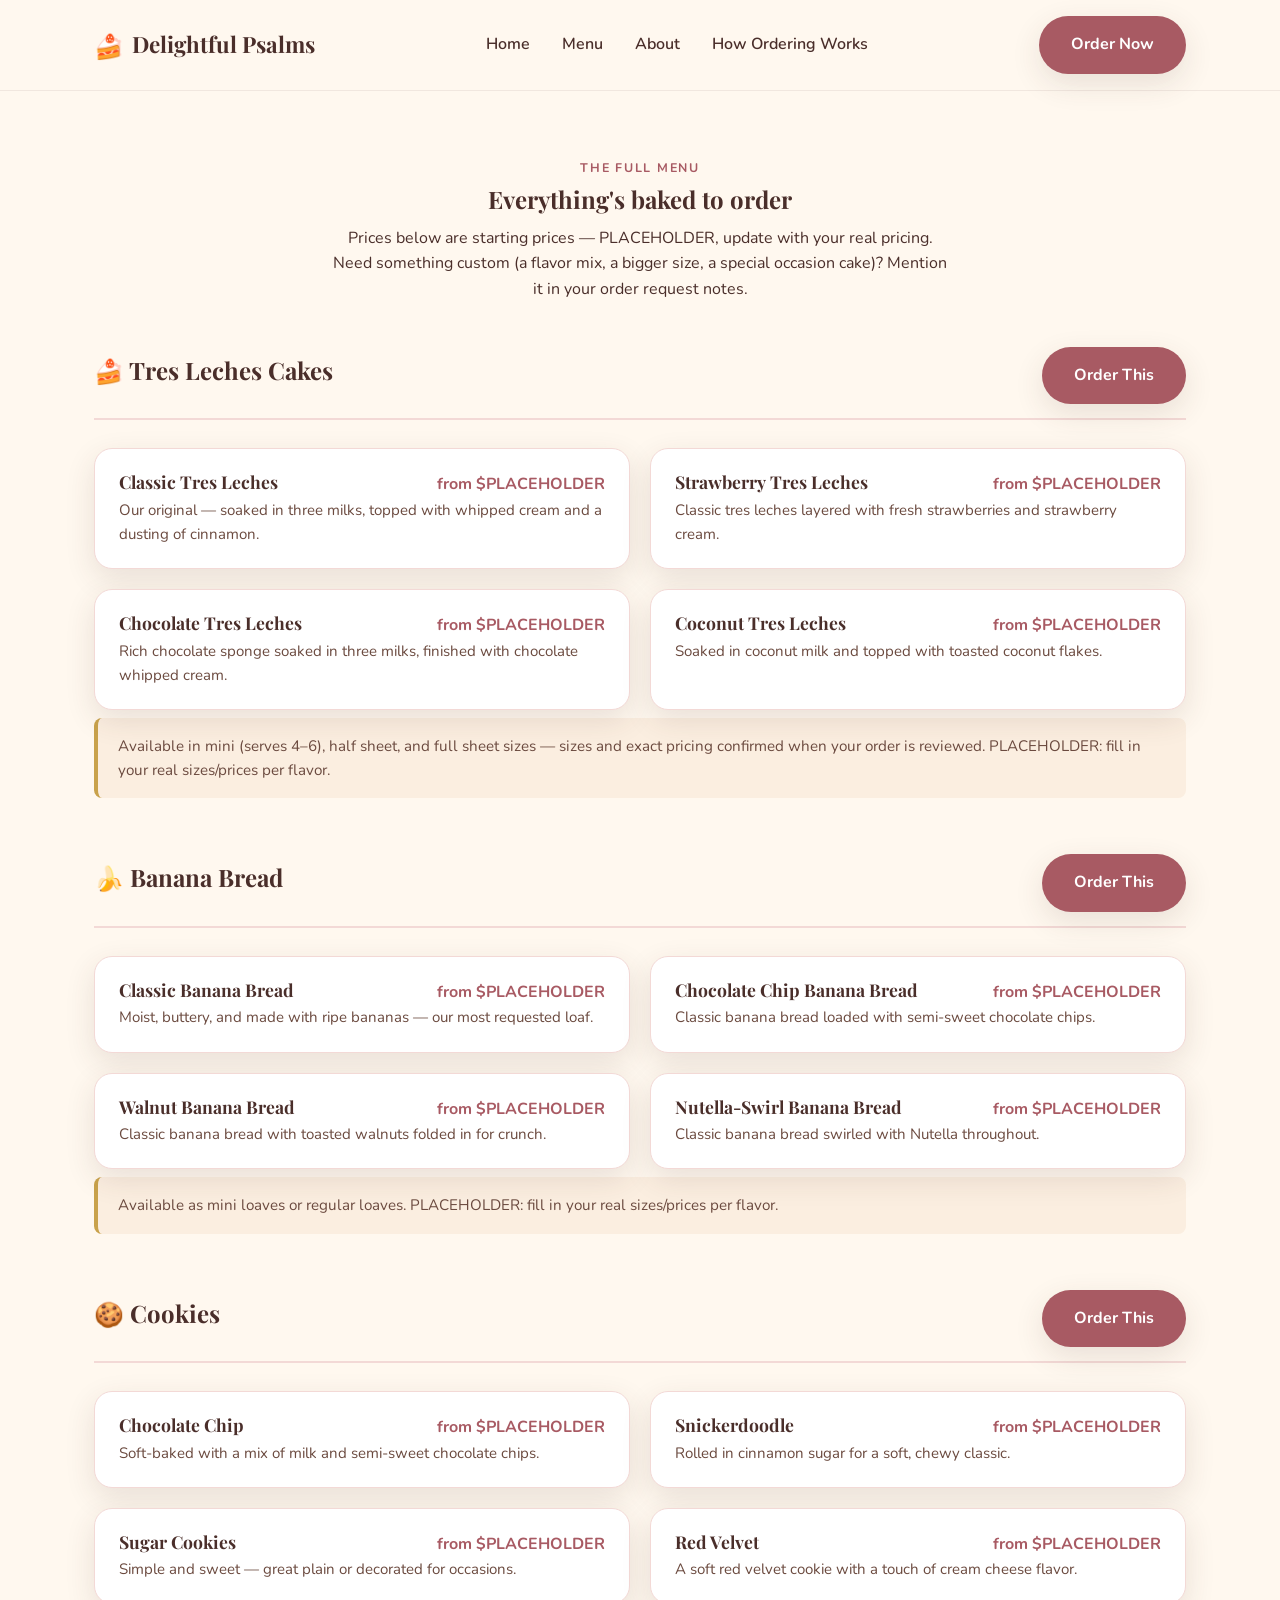
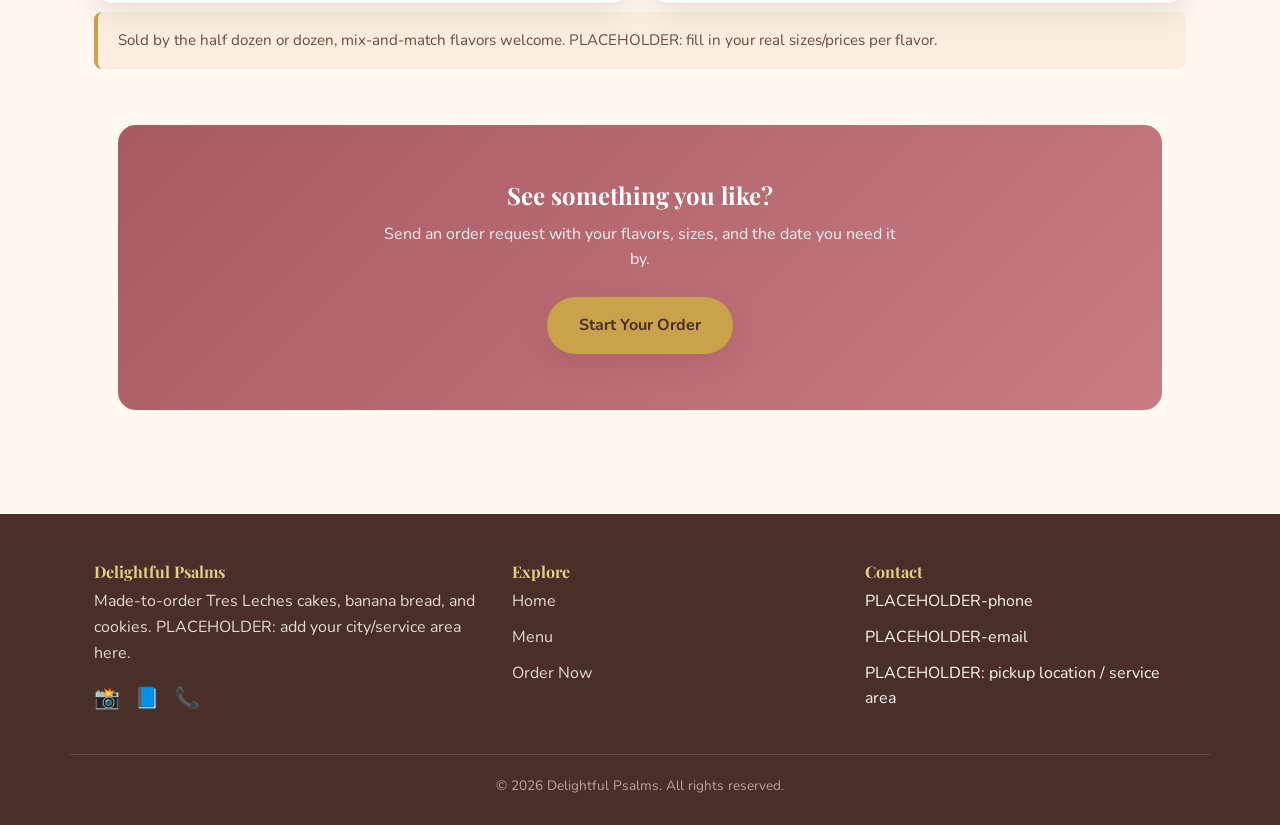
==== menu.html @ e7d503ff "Add Delightful Psalms bakery site with online order request form Homepage, full menu (Tres Leches ca" ====
<!DOCTYPE html>
<html lang="en">
<head>
<meta charset="UTF-8">
<meta name="viewport" content="width=device-width, initial-scale=1.0">
<title>Menu — Delightful Psalms</title>
<meta name="description" content="Browse Tres Leches cake flavors and sizes, banana bread loaves, and cookie dozens from Delightful Psalms — then send an order request.">
<link rel="canonical" href="https://PLACEHOLDER-your-domain.com/menu.html">
<link rel="preconnect" href="https://fonts.googleapis.com">
<link rel="preconnect" href="https://fonts.gstatic.com" crossorigin>
<link href="https://fonts.googleapis.com/css2?family=Playfair+Display:ital,wght@0,600;0,700;1,600&family=Nunito:wght@400;600;700;800&display=swap" rel="stylesheet">
<link rel="stylesheet" href="styles.css">
</head>
<body>

<header class="site-header">
  <nav class="nav container">
    <a href="index.html" class="logo"><span class="logo-mark">🍰</span> Delightful Psalms</a>
    <ul class="nav-links">
      <li><a href="index.html">Home</a></li>
      <li><a href="menu.html">Menu</a></li>
      <li><a href="index.html#about">About</a></li>
      <li><a href="index.html#how-it-works">How Ordering Works</a></li>
    </ul>
    <div class="nav-cta">
      <a href="order.html" class="btn btn-primary">Order Now</a>
      <button class="menu-toggle" aria-label="Toggle menu" aria-expanded="false">☰</button>
    </div>
  </nav>
</header>

<main>
  <section>
    <div class="container">
      <div class="section-heading">
        <span class="eyebrow">The Full Menu</span>
        <h1>Everything's baked to order</h1>
        <p>Prices below are starting prices — PLACEHOLDER, update with your real pricing. Need something custom (a flavor mix, a bigger size, a special occasion cake)? Mention it in your order request notes.</p>
      </div>

      <!-- Tres Leches Cakes -->
      <div id="tres-leches" class="menu-section">
        <div class="menu-section-head">
          <h2>🍰 Tres Leches Cakes</h2>
          <a href="order.html?item=Tres%20Leches%20Cakes" class="btn btn-primary">Order This</a>
        </div>
        <div class="menu-items">
          <div class="menu-item">
            <div class="menu-item-top">
              <h4>Classic Tres Leches</h4>
              <span class="price">from $PLACEHOLDER</span>
            </div>
            <p>Our original — soaked in three milks, topped with whipped cream and a dusting of cinnamon.</p>
          </div>
          <div class="menu-item">
            <div class="menu-item-top">
              <h4>Strawberry Tres Leches</h4>
              <span class="price">from $PLACEHOLDER</span>
            </div>
            <p>Classic tres leches layered with fresh strawberries and strawberry cream.</p>
          </div>
          <div class="menu-item">
            <div class="menu-item-top">
              <h4>Chocolate Tres Leches</h4>
              <span class="price">from $PLACEHOLDER</span>
            </div>
            <p>Rich chocolate sponge soaked in three milks, finished with chocolate whipped cream.</p>
          </div>
          <div class="menu-item">
            <div class="menu-item-top">
              <h4>Coconut Tres Leches</h4>
              <span class="price">from $PLACEHOLDER</span>
            </div>
            <p>Soaked in coconut milk and topped with toasted coconut flakes.</p>
          </div>
        </div>
        <p class="menu-note">Available in mini (serves 4–6), half sheet, and full sheet sizes — sizes and exact pricing confirmed when your order is reviewed. PLACEHOLDER: fill in your real sizes/prices per flavor.</p>
      </div>

      <!-- Banana Bread -->
      <div id="banana-bread" class="menu-section">
        <div class="menu-section-head">
          <h2>🍌 Banana Bread</h2>
          <a href="order.html?item=Banana%20Bread" class="btn btn-primary">Order This</a>
        </div>
        <div class="menu-items">
          <div class="menu-item">
            <div class="menu-item-top">
              <h4>Classic Banana Bread</h4>
              <span class="price">from $PLACEHOLDER</span>
            </div>
            <p>Moist, buttery, and made with ripe bananas — our most requested loaf.</p>
          </div>
          <div class="menu-item">
            <div class="menu-item-top">
              <h4>Chocolate Chip Banana Bread</h4>
              <span class="price">from $PLACEHOLDER</span>
            </div>
            <p>Classic banana bread loaded with semi-sweet chocolate chips.</p>
          </div>
          <div class="menu-item">
            <div class="menu-item-top">
              <h4>Walnut Banana Bread</h4>
              <span class="price">from $PLACEHOLDER</span>
            </div>
            <p>Classic banana bread with toasted walnuts folded in for crunch.</p>
          </div>
          <div class="menu-item">
            <div class="menu-item-top">
              <h4>Nutella-Swirl Banana Bread</h4>
              <span class="price">from $PLACEHOLDER</span>
            </div>
            <p>Classic banana bread swirled with Nutella throughout.</p>
          </div>
        </div>
        <p class="menu-note">Available as mini loaves or regular loaves. PLACEHOLDER: fill in your real sizes/prices per flavor.</p>
      </div>

      <!-- Cookies -->
      <div id="cookies" class="menu-section">
        <div class="menu-section-head">
          <h2>🍪 Cookies</h2>
          <a href="order.html?item=Cookies" class="btn btn-primary">Order This</a>
        </div>
        <div class="menu-items">
          <div class="menu-item">
            <div class="menu-item-top">
              <h4>Chocolate Chip</h4>
              <span class="price">from $PLACEHOLDER</span>
            </div>
            <p>Soft-baked with a mix of milk and semi-sweet chocolate chips.</p>
          </div>
          <div class="menu-item">
            <div class="menu-item-top">
              <h4>Snickerdoodle</h4>
              <span class="price">from $PLACEHOLDER</span>
            </div>
            <p>Rolled in cinnamon sugar for a soft, chewy classic.</p>
          </div>
          <div class="menu-item">
            <div class="menu-item-top">
              <h4>Sugar Cookies</h4>
              <span class="price">from $PLACEHOLDER</span>
            </div>
            <p>Simple and sweet — great plain or decorated for occasions.</p>
          </div>
          <div class="menu-item">
            <div class="menu-item-top">
              <h4>Red Velvet</h4>
              <span class="price">from $PLACEHOLDER</span>
            </div>
            <p>A soft red velvet cookie with a touch of cream cheese flavor.</p>
          </div>
        </div>
        <p class="menu-note">Sold by the half dozen or dozen, mix-and-match flavors welcome. PLACEHOLDER: fill in your real sizes/prices per flavor.</p>
      </div>

      <div class="cta-banner">
        <h2>See something you like?</h2>
        <p>Send an order request with your flavors, sizes, and the date you need it by.</p>
        <a href="order.html" class="btn btn-gold">Start Your Order</a>
      </div>
    </div>
  </section>
</main>

<footer class="site-footer">
  <div class="container footer-grid">
    <div>
      <h4>Delightful Psalms</h4>
      <p>Made-to-order Tres Leches cakes, banana bread, and cookies. PLACEHOLDER: add your city/service area here.</p>
      <div class="social-row">
        <a href="https://instagram.com/PLACEHOLDER" aria-label="Instagram">📸</a>
        <a href="https://facebook.com/PLACEHOLDER" aria-label="Facebook">📘</a>
        <a href="tel:PLACEHOLDER-phone" aria-label="Call us">📞</a>
      </div>
    </div>
    <div>
      <h4>Explore</h4>
      <ul>
        <li><a href="index.html">Home</a></li>
        <li><a href="menu.html">Menu</a></li>
        <li><a href="order.html">Order Now</a></li>
      </ul>
    </div>
    <div>
      <h4>Contact</h4>
      <ul>
        <li>PLACEHOLDER-phone</li>
        <li>PLACEHOLDER-email</li>
        <li>PLACEHOLDER: pickup location / service area</li>
      </ul>
    </div>
  </div>
  <div class="container footer-bottom">
    &copy; <span id="year"></span> Delightful Psalms. All rights reserved.
  </div>
</footer>

<script src="script.js"></script>
<script>document.getElementById('year').textContent = new Date().getFullYear();</script>
</body>
</html>
---- styles.css ----
/* ============================================
   Delightful Psalms — Bakery Site Styles
   ============================================ */

:root {
  --cream: #fff8ef;
  --cream-deep: #fbeee0;
  --blush: #f3d9d6;
  --rose: #c97b84;
  --rose-deep: #a85a63;
  --gold: #c9a24b;
  --gold-light: #e6cd8a;
  --cocoa: #4a2e2a;
  --cocoa-soft: #6b4a3f;
  --white: #ffffff;
  --shadow: 0 10px 30px rgba(74, 46, 42, 0.12);
  --radius: 18px;
  --max-width: 1140px;
}

* {
  box-sizing: border-box;
}

html {
  scroll-behavior: smooth;
}

body {
  margin: 0;
  font-family: 'Nunito', -apple-system, BlinkMacSystemFont, sans-serif;
  color: var(--cocoa);
  background: var(--cream);
  line-height: 1.6;
}

h1, h2, h3, h4 {
  font-family: 'Playfair Display', Georgia, serif;
  line-height: 1.2;
  margin: 0 0 0.5em;
  color: var(--cocoa);
}

p {
  margin: 0 0 1em;
}

a {
  color: var(--rose-deep);
  text-decoration: none;
}

img {
  max-width: 100%;
  display: block;
}

.container {
  max-width: var(--max-width);
  margin: 0 auto;
  padding: 0 24px;
}

.eyebrow {
  display: inline-block;
  font-family: 'Nunito', sans-serif;
  font-weight: 700;
  letter-spacing: 0.14em;
  text-transform: uppercase;
  font-size: 0.78rem;
  color: var(--rose-deep);
  margin-bottom: 0.6em;
}

/* ---------- Buttons ---------- */

.btn {
  display: inline-block;
  padding: 14px 30px;
  border-radius: 999px;
  font-weight: 700;
  font-size: 1rem;
  border: 2px solid transparent;
  cursor: pointer;
  transition: transform 0.15s ease, box-shadow 0.15s ease, background 0.2s ease, color 0.2s ease;
  text-align: center;
}

.btn-primary {
  background: var(--rose-deep);
  color: var(--white);
  box-shadow: var(--shadow);
}

.btn-primary:hover {
  transform: translateY(-2px);
  background: var(--rose);
}

.btn-outline {
  background: transparent;
  color: var(--cocoa);
  border-color: var(--cocoa);
}

.btn-outline:hover {
  background: var(--cocoa);
  color: var(--white);
}

.btn-gold {
  background: var(--gold);
  color: var(--cocoa);
  box-shadow: var(--shadow);
}

.btn-gold:hover {
  transform: translateY(-2px);
  background: var(--gold-light);
}

/* ---------- Header ---------- */

.site-header {
  position: sticky;
  top: 0;
  z-index: 50;
  background: rgba(255, 248, 239, 0.92);
  backdrop-filter: blur(6px);
  border-bottom: 1px solid rgba(74, 46, 42, 0.08);
}

.nav {
  display: flex;
  align-items: center;
  justify-content: space-between;
  padding: 16px 24px;
}

.logo {
  font-family: 'Playfair Display', serif;
  font-weight: 700;
  font-size: 1.4rem;
  color: var(--cocoa);
  display: flex;
  align-items: center;
  gap: 8px;
}

.logo .logo-mark {
  font-size: 1.5rem;
}

.nav-links {
  display: flex;
  align-items: center;
  gap: 32px;
  list-style: none;
  margin: 0;
  padding: 0;
}

.nav-links a {
  color: var(--cocoa);
  font-weight: 600;
}

.nav-links a:hover {
  color: var(--rose-deep);
}

.nav-cta {
  display: flex;
  align-items: center;
  gap: 16px;
}

.menu-toggle {
  display: none;
  background: none;
  border: none;
  font-size: 1.6rem;
  color: var(--cocoa);
  cursor: pointer;
  padding: 4px 8px;
}

/* ---------- Hero ---------- */

.hero {
  padding: 72px 0 56px;
  position: relative;
  overflow: hidden;
}

.hero .container {
  display: grid;
  grid-template-columns: 1.1fr 0.9fr;
  gap: 48px;
  align-items: center;
}

.hero h1 {
  font-size: clamp(2.2rem, 4vw, 3.4rem);
}

.hero .lede {
  font-size: 1.15rem;
  color: var(--cocoa-soft);
  max-width: 46ch;
}

.hero-actions {
  display: flex;
  gap: 16px;
  flex-wrap: wrap;
  margin-top: 28px;
}

.hero-card {
  background: var(--white);
  border-radius: var(--radius);
  box-shadow: var(--shadow);
  padding: 32px;
  text-align: center;
  border: 1px solid var(--blush);
}

.hero-card .hero-emoji {
  font-size: 3rem;
  margin-bottom: 12px;
}

.hero-badges {
  display: flex;
  gap: 14px;
  margin-top: 24px;
  flex-wrap: wrap;
  justify-content: center;
}

.badge {
  background: var(--cream-deep);
  border: 1px solid var(--blush);
  border-radius: 999px;
  padding: 6px 14px;
  font-size: 0.85rem;
  font-weight: 700;
  color: var(--rose-deep);
}

/* ---------- Section shells ---------- */

section {
  padding: 64px 0;
}

.section-heading {
  text-align: center;
  max-width: 620px;
  margin: 0 auto 44px;
}

.section-alt {
  background: var(--cream-deep);
}

/* ---------- Menu preview / cards ---------- */

.menu-grid {
  display: grid;
  grid-template-columns: repeat(3, 1fr);
  gap: 28px;
}

.menu-card {
  background: var(--white);
  border-radius: var(--radius);
  box-shadow: var(--shadow);
  padding: 32px 26px;
  text-align: center;
  border: 1px solid var(--blush);
  transition: transform 0.2s ease;
}

.menu-card:hover {
  transform: translateY(-4px);
}

.menu-card .card-emoji {
  font-size: 2.6rem;
  margin-bottom: 14px;
}

.menu-card h3 {
  font-size: 1.3rem;
}

.menu-card p {
  color: var(--cocoa-soft);
  font-size: 0.96rem;
}

.menu-card .card-link {
  font-weight: 700;
  color: var(--rose-deep);
}

/* ---------- Full menu page ---------- */

.menu-section {
  margin-bottom: 56px;
}

.menu-section-head {
  display: flex;
  align-items: baseline;
  justify-content: space-between;
  gap: 16px;
  flex-wrap: wrap;
  border-bottom: 2px solid var(--blush);
  padding-bottom: 14px;
  margin-bottom: 28px;
}

.menu-items {
  display: grid;
  grid-template-columns: repeat(2, 1fr);
  gap: 20px;
}

.menu-item {
  background: var(--white);
  border: 1px solid var(--blush);
  border-radius: var(--radius);
  padding: 22px 24px;
  box-shadow: var(--shadow);
}

.menu-item-top {
  display: flex;
  justify-content: space-between;
  align-items: baseline;
  gap: 12px;
}

.menu-item h4 {
  margin-bottom: 4px;
  font-size: 1.1rem;
}

.price {
  font-weight: 700;
  color: var(--rose-deep);
  white-space: nowrap;
}

.menu-item p {
  color: var(--cocoa-soft);
  font-size: 0.94rem;
  margin-bottom: 0;
}

.menu-note {
  background: var(--cream-deep);
  border-left: 4px solid var(--gold);
  border-radius: 8px;
  padding: 16px 20px;
  margin-top: 8px;
  font-size: 0.95rem;
  color: var(--cocoa-soft);
}

/* ---------- Steps / how it works ---------- */

.steps {
  display: grid;
  grid-template-columns: repeat(3, 1fr);
  gap: 28px;
}

.step {
  text-align: center;
  padding: 20px;
}

.step-number {
  width: 48px;
  height: 48px;
  border-radius: 50%;
  background: var(--rose-deep);
  color: var(--white);
  display: flex;
  align-items: center;
  justify-content: center;
  font-family: 'Playfair Display', serif;
  font-weight: 700;
  font-size: 1.2rem;
  margin: 0 auto 16px;
}

/* ---------- About ---------- */

.about-grid {
  display: grid;
  grid-template-columns: 0.9fr 1.1fr;
  gap: 48px;
  align-items: center;
}

.about-card {
  background: var(--white);
  border-radius: var(--radius);
  box-shadow: var(--shadow);
  padding: 40px;
  border: 1px solid var(--blush);
  text-align: center;
}

.about-card .about-emoji {
  font-size: 3.4rem;
}

/* ---------- Testimonials ---------- */

.testimonials {
  display: grid;
  grid-template-columns: repeat(3, 1fr);
  gap: 24px;
}

.testimonial {
  background: var(--white);
  border-radius: var(--radius);
  padding: 26px;
  box-shadow: var(--shadow);
  border: 1px solid var(--blush);
  font-style: italic;
}

.testimonial .stars {
  color: var(--gold);
  font-style: normal;
  margin-bottom: 10px;
}

.testimonial cite {
  display: block;
  margin-top: 14px;
  font-style: normal;
  font-weight: 700;
  color: var(--rose-deep);
}

/* ---------- CTA banner ---------- */

.cta-banner {
  background: linear-gradient(135deg, var(--rose-deep), var(--rose));
  color: var(--white);
  text-align: center;
  border-radius: var(--radius);
  padding: 56px 32px;
  margin: 0 24px;
}

.cta-banner h2 {
  color: var(--white);
}

.cta-banner p {
  color: rgba(255, 255, 255, 0.9);
  max-width: 52ch;
  margin: 0 auto 24px;
}

.cta-banner .btn-gold {
  color: var(--cocoa);
}

/* ---------- Order form ---------- */

.order-wrap {
  max-width: 720px;
  margin: 0 auto;
}

.form-card {
  background: var(--white);
  border-radius: var(--radius);
  box-shadow: var(--shadow);
  padding: 40px;
  border: 1px solid var(--blush);
}

.form-group {
  margin-bottom: 22px;
}

.form-row {
  display: grid;
  grid-template-columns: 1fr 1fr;
  gap: 20px;
}

label {
  display: block;
  font-weight: 700;
  margin-bottom: 6px;
  font-size: 0.95rem;
}

.required {
  color: var(--rose-deep);
}

input[type="text"],
input[type="email"],
input[type="tel"],
input[type="date"],
select,
textarea {
  width: 100%;
  padding: 12px 14px;
  border: 1.5px solid var(--blush);
  border-radius: 10px;
  font-family: inherit;
  font-size: 1rem;
  background: var(--cream);
  color: var(--cocoa);
}

input:focus,
select:focus,
textarea:focus {
  outline: none;
  border-color: var(--rose-deep);
}

textarea {
  resize: vertical;
  min-height: 110px;
}

fieldset {
  border: 1.5px solid var(--blush);
  border-radius: 10px;
  padding: 16px 18px;
  margin: 0;
}

legend {
  font-weight: 700;
  padding: 0 8px;
}

.checkbox-grid {
  display: grid;
  grid-template-columns: repeat(3, 1fr);
  gap: 12px;
}

.checkbox-item {
  display: flex;
  align-items: center;
  gap: 8px;
  font-weight: 600;
}

.checkbox-item input {
  width: 18px;
  height: 18px;
}

.radio-row {
  display: flex;
  gap: 24px;
}

.radio-row label {
  display: flex;
  align-items: center;
  gap: 8px;
  font-weight: 600;
  margin: 0;
}

.radio-row input {
  width: 18px;
  height: 18px;
}

.hint {
  font-size: 0.85rem;
  color: var(--cocoa-soft);
  margin-top: 6px;
}

.form-footer-note {
  text-align: center;
  margin-top: 18px;
  font-size: 0.9rem;
  color: var(--cocoa-soft);
}

/* honeypot field */
.hp-field {
  position: absolute;
  left: -9999px;
}

/* ---------- Thank-you page ---------- */

.thankyou {
  text-align: center;
  padding: 100px 0;
}

.thankyou .big-emoji {
  font-size: 4rem;
  margin-bottom: 20px;
}

/* ---------- Footer ---------- */

.site-footer {
  background: var(--cocoa);
  color: var(--cream);
  padding: 48px 0 28px;
  margin-top: 40px;
}

.footer-grid {
  display: grid;
  grid-template-columns: 1.2fr 1fr 1fr;
  gap: 32px;
  margin-bottom: 32px;
}

.footer-grid h4 {
  color: var(--gold-light);
  font-size: 1rem;
}

.footer-grid a,
.footer-grid p {
  color: rgba(255, 248, 239, 0.85);
}

.footer-grid ul {
  list-style: none;
  padding: 0;
  margin: 0;
}

.footer-grid li {
  margin-bottom: 10px;
}

.footer-bottom {
  border-top: 1px solid rgba(255, 248, 239, 0.15);
  padding-top: 20px;
  text-align: center;
  font-size: 0.85rem;
  color: rgba(255, 248, 239, 0.6);
}

.social-row {
  display: flex;
  gap: 14px;
  margin-top: 10px;
}

.social-row a {
  color: var(--cream);
  font-size: 1.3rem;
}

/* ---------- Responsive ---------- */

@media (max-width: 860px) {
  .hero .container,
  .about-grid {
    grid-template-columns: 1fr;
  }

  .hero-card {
    order: -1;
  }

  .menu-grid,
  .steps,
  .testimonials {
    grid-template-columns: 1fr;
  }

  .menu-items {
    grid-template-columns: 1fr;
  }

  .footer-grid {
    grid-template-columns: 1fr;
  }

  .checkbox-grid {
    grid-template-columns: 1fr;
  }

  .form-row {
    grid-template-columns: 1fr;
  }
}

@media (max-width: 720px) {
  .nav-links {
    position: absolute;
    top: 100%;
    left: 0;
    right: 0;
    background: var(--cream);
    flex-direction: column;
    align-items: flex-start;
    padding: 20px 24px;
    gap: 18px;
    border-bottom: 1px solid rgba(74, 46, 42, 0.08);
    display: none;
  }

  .nav-links.open {
    display: flex;
  }

  .nav-cta .btn {
    display: none;
  }

  .menu-toggle {
    display: block;
  }

  .cta-banner {
    margin: 0 16px;
    padding: 40px 20px;
  }
}
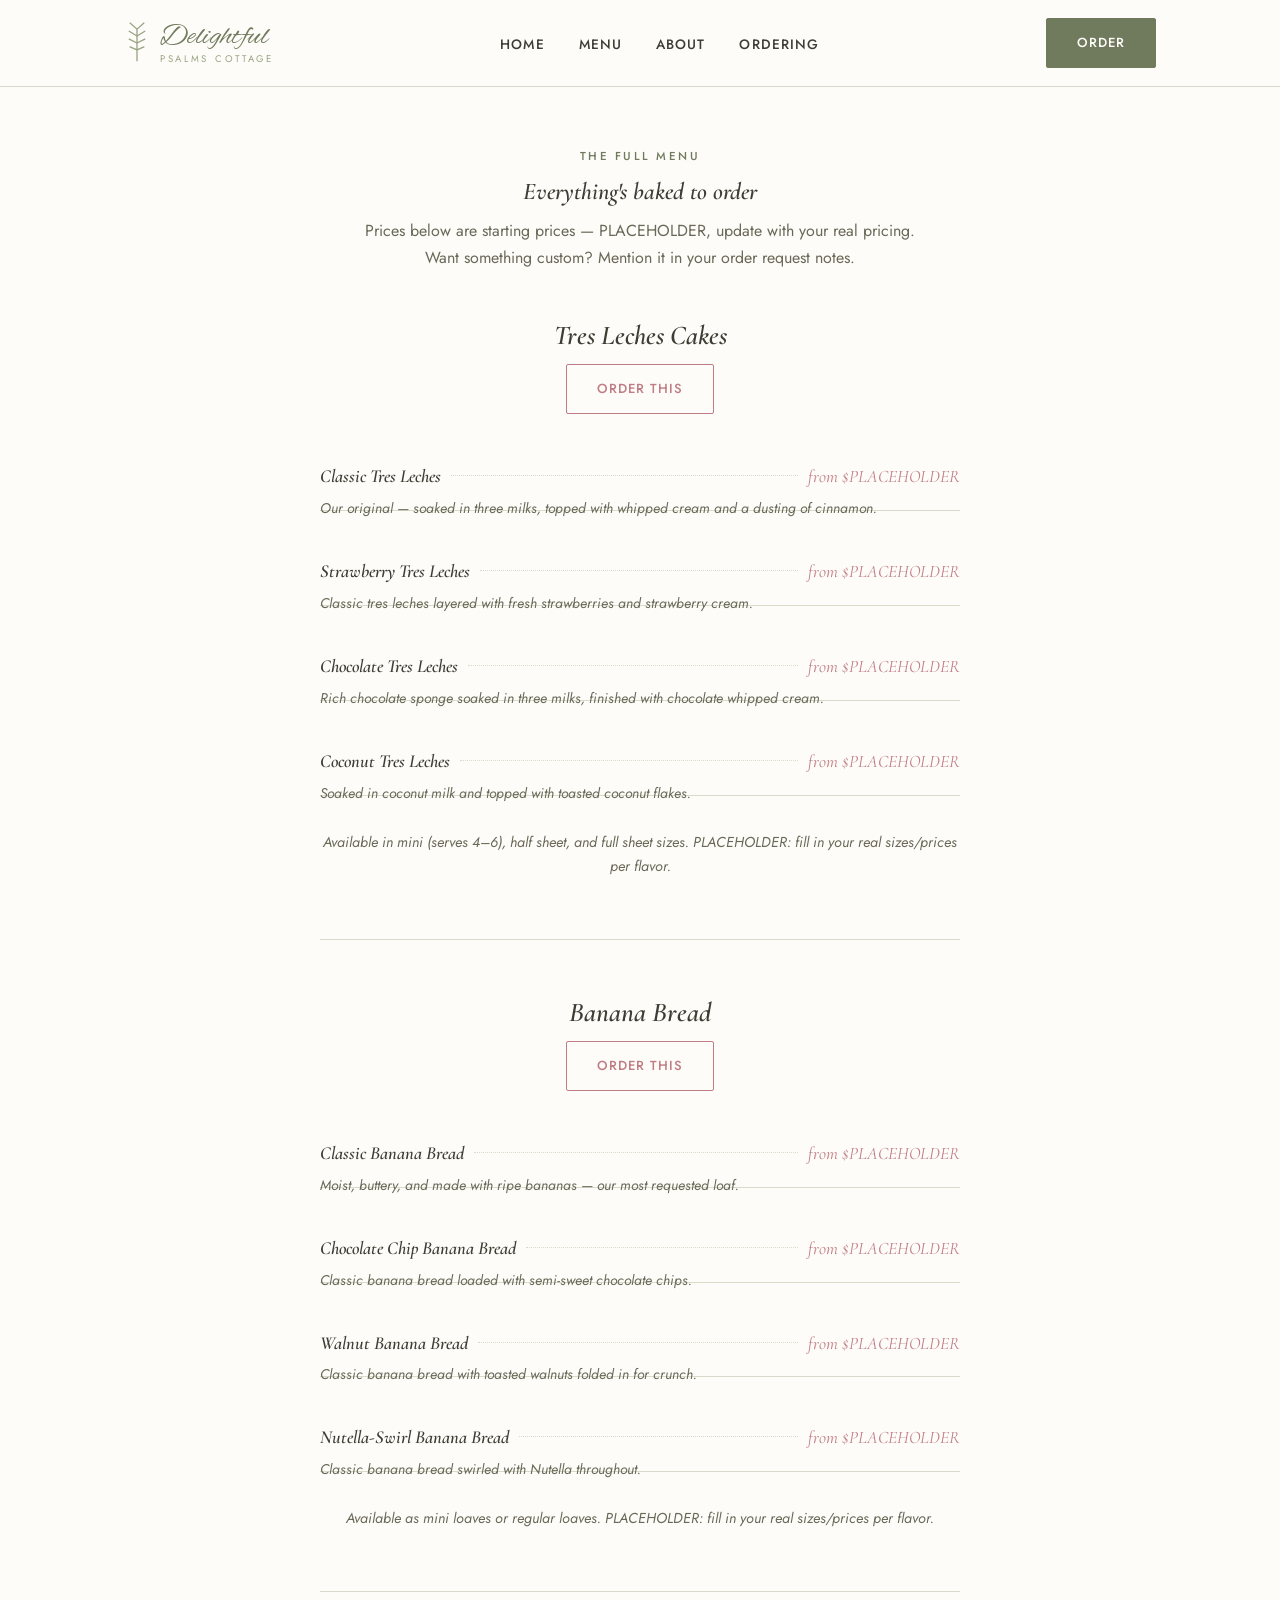
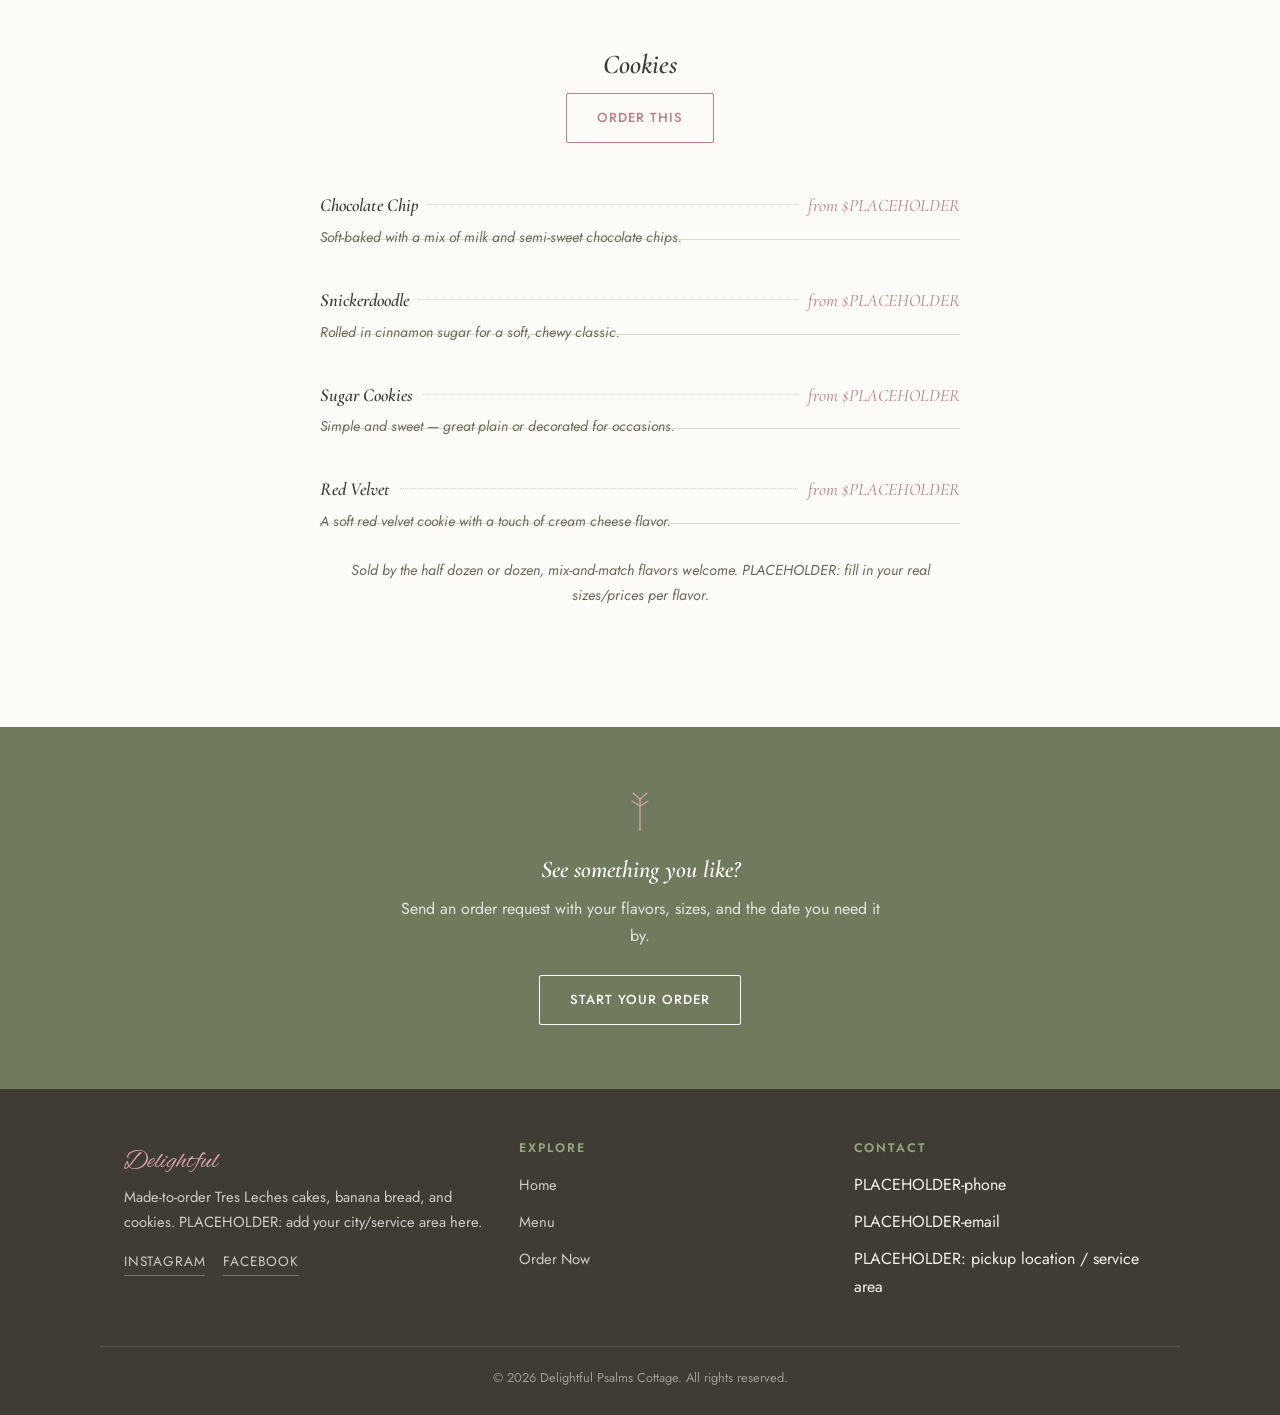
==== commit 04bc4e1d: "Redesign site to match the real Delightful Psalms Cottage brand Replace the generic pastel-bakery-te" ====
--- a/menu.html
+++ b/menu.html
@@ -3,27 +3,39 @@
 <head>
 <meta charset="UTF-8">
 <meta name="viewport" content="width=device-width, initial-scale=1.0">
-<title>Menu — Delightful Psalms</title>
-<meta name="description" content="Browse Tres Leches cake flavors and sizes, banana bread loaves, and cookie dozens from Delightful Psalms — then send an order request.">
+<title>Menu — Delightful Psalms Cottage</title>
+<meta name="description" content="Browse Tres Leches cake flavors and sizes, banana bread loaves, and cookie dozens from Delightful Psalms Cottage — then send an order request.">
 <link rel="canonical" href="https://PLACEHOLDER-your-domain.com/menu.html">
 <link rel="preconnect" href="https://fonts.googleapis.com">
 <link rel="preconnect" href="https://fonts.gstatic.com" crossorigin>
-<link href="https://fonts.googleapis.com/css2?family=Playfair+Display:ital,wght@0,600;0,700;1,600&family=Nunito:wght@400;600;700;800&display=swap" rel="stylesheet">
+<link href="https://fonts.googleapis.com/css2?family=Alex+Brush&family=Cormorant+Garamond:ital,wght@0,500;0,600;1,500;1,600&family=Jost:wght@400;500;600&display=swap" rel="stylesheet">
 <link rel="stylesheet" href="styles.css">
 </head>
 <body>
 
 <header class="site-header">
   <nav class="nav container">
-    <a href="index.html" class="logo"><span class="logo-mark">🍰</span> Delightful Psalms</a>
+    <a href="index.html" class="logo">
+      <svg class="wheat sage" viewBox="0 0 60 100" fill="none" xmlns="http://www.w3.org/2000/svg" aria-hidden="true">
+        <line x1="30" y1="18" x2="30" y2="92" stroke="currentColor" stroke-width="3"/>
+        <path d="M30 18 L14 4 M30 18 L46 4" stroke="currentColor" stroke-width="3" stroke-linecap="round"/>
+        <path d="M30 34 L12 23 M30 34 L48 23" stroke="currentColor" stroke-width="3" stroke-linecap="round"/>
+        <path d="M30 50 L12 41 M30 50 L48 41" stroke="currentColor" stroke-width="3" stroke-linecap="round"/>
+        <path d="M30 66 L14 59 M30 66 L46 59" stroke="currentColor" stroke-width="3" stroke-linecap="round"/>
+      </svg>
+      <span class="logo-text">
+        <span class="word">Delightful</span>
+        <span class="sub">Psalms Cottage</span>
+      </span>
+    </a>
     <ul class="nav-links">
       <li><a href="index.html">Home</a></li>
       <li><a href="menu.html">Menu</a></li>
       <li><a href="index.html#about">About</a></li>
-      <li><a href="index.html#how-it-works">How Ordering Works</a></li>
+      <li><a href="index.html#how-it-works">Ordering</a></li>
     </ul>
     <div class="nav-cta">
-      <a href="order.html" class="btn btn-primary">Order Now</a>
+      <a href="order.html" class="btn btn-fill">Order</a>
       <button class="menu-toggle" aria-label="Toggle menu" aria-expanded="false">☰</button>
     </div>
   </nav>
@@ -35,144 +47,155 @@
       <div class="section-heading">
         <span class="eyebrow">The Full Menu</span>
         <h1>Everything's baked to order</h1>
-        <p>Prices below are starting prices — PLACEHOLDER, update with your real pricing. Need something custom (a flavor mix, a bigger size, a special occasion cake)? Mention it in your order request notes.</p>
+        <p>Prices below are starting prices — PLACEHOLDER, update with your real pricing. Want something custom? Mention it in your order request notes.</p>
       </div>
 
       <!-- Tres Leches Cakes -->
       <div id="tres-leches" class="menu-section">
         <div class="menu-section-head">
-          <h2>🍰 Tres Leches Cakes</h2>
-          <a href="order.html?item=Tres%20Leches%20Cakes" class="btn btn-primary">Order This</a>
-        </div>
-        <div class="menu-items">
-          <div class="menu-item">
-            <div class="menu-item-top">
-              <h4>Classic Tres Leches</h4>
-              <span class="price">from $PLACEHOLDER</span>
-            </div>
-            <p>Our original — soaked in three milks, topped with whipped cream and a dusting of cinnamon.</p>
-          </div>
-          <div class="menu-item">
-            <div class="menu-item-top">
-              <h4>Strawberry Tres Leches</h4>
-              <span class="price">from $PLACEHOLDER</span>
-            </div>
-            <p>Classic tres leches layered with fresh strawberries and strawberry cream.</p>
-          </div>
-          <div class="menu-item">
-            <div class="menu-item-top">
-              <h4>Chocolate Tres Leches</h4>
-              <span class="price">from $PLACEHOLDER</span>
-            </div>
-            <p>Rich chocolate sponge soaked in three milks, finished with chocolate whipped cream.</p>
-          </div>
-          <div class="menu-item">
-            <div class="menu-item-top">
-              <h4>Coconut Tres Leches</h4>
-              <span class="price">from $PLACEHOLDER</span>
-            </div>
-            <p>Soaked in coconut milk and topped with toasted coconut flakes.</p>
-          </div>
-        </div>
-        <p class="menu-note">Available in mini (serves 4–6), half sheet, and full sheet sizes — sizes and exact pricing confirmed when your order is reviewed. PLACEHOLDER: fill in your real sizes/prices per flavor.</p>
-      </div>
+          <h2>Tres Leches Cakes</h2>
+        </div>
+        <div class="menu-section-order">
+          <a href="order.html?item=Tres%20Leches%20Cakes" class="btn btn-rose">Order This</a>
+        </div>
+        <div class="menu-list">
+          <div class="menu-line">
+            <div class="name-wrap"><h4>Classic Tres Leches</h4></div>
+            <div class="leader"></div>
+            <div class="price">from $PLACEHOLDER</div>
+          </div>
+          <div class="menu-line-desc">Our original — soaked in three milks, topped with whipped cream and a dusting of cinnamon.</div>
+
+          <div class="menu-line">
+            <div class="name-wrap"><h4>Strawberry Tres Leches</h4></div>
+            <div class="leader"></div>
+            <div class="price">from $PLACEHOLDER</div>
+          </div>
+          <div class="menu-line-desc">Classic tres leches layered with fresh strawberries and strawberry cream.</div>
+
+          <div class="menu-line">
+            <div class="name-wrap"><h4>Chocolate Tres Leches</h4></div>
+            <div class="leader"></div>
+            <div class="price">from $PLACEHOLDER</div>
+          </div>
+          <div class="menu-line-desc">Rich chocolate sponge soaked in three milks, finished with chocolate whipped cream.</div>
+
+          <div class="menu-line">
+            <div class="name-wrap"><h4>Coconut Tres Leches</h4></div>
+            <div class="leader"></div>
+            <div class="price">from $PLACEHOLDER</div>
+          </div>
+          <div class="menu-line-desc">Soaked in coconut milk and topped with toasted coconut flakes.</div>
+        </div>
+        <p class="menu-note">Available in mini (serves 4–6), half sheet, and full sheet sizes. PLACEHOLDER: fill in your real sizes/prices per flavor.</p>
+      </div>
+
+      <hr class="rule" style="max-width:640px;margin:0 auto 56px;">
 
       <!-- Banana Bread -->
       <div id="banana-bread" class="menu-section">
         <div class="menu-section-head">
-          <h2>🍌 Banana Bread</h2>
-          <a href="order.html?item=Banana%20Bread" class="btn btn-primary">Order This</a>
-        </div>
-        <div class="menu-items">
-          <div class="menu-item">
-            <div class="menu-item-top">
-              <h4>Classic Banana Bread</h4>
-              <span class="price">from $PLACEHOLDER</span>
-            </div>
-            <p>Moist, buttery, and made with ripe bananas — our most requested loaf.</p>
-          </div>
-          <div class="menu-item">
-            <div class="menu-item-top">
-              <h4>Chocolate Chip Banana Bread</h4>
-              <span class="price">from $PLACEHOLDER</span>
-            </div>
-            <p>Classic banana bread loaded with semi-sweet chocolate chips.</p>
-          </div>
-          <div class="menu-item">
-            <div class="menu-item-top">
-              <h4>Walnut Banana Bread</h4>
-              <span class="price">from $PLACEHOLDER</span>
-            </div>
-            <p>Classic banana bread with toasted walnuts folded in for crunch.</p>
-          </div>
-          <div class="menu-item">
-            <div class="menu-item-top">
-              <h4>Nutella-Swirl Banana Bread</h4>
-              <span class="price">from $PLACEHOLDER</span>
-            </div>
-            <p>Classic banana bread swirled with Nutella throughout.</p>
-          </div>
+          <h2>Banana Bread</h2>
+        </div>
+        <div class="menu-section-order">
+          <a href="order.html?item=Banana%20Bread" class="btn btn-rose">Order This</a>
+        </div>
+        <div class="menu-list">
+          <div class="menu-line">
+            <div class="name-wrap"><h4>Classic Banana Bread</h4></div>
+            <div class="leader"></div>
+            <div class="price">from $PLACEHOLDER</div>
+          </div>
+          <div class="menu-line-desc">Moist, buttery, and made with ripe bananas — our most requested loaf.</div>
+
+          <div class="menu-line">
+            <div class="name-wrap"><h4>Chocolate Chip Banana Bread</h4></div>
+            <div class="leader"></div>
+            <div class="price">from $PLACEHOLDER</div>
+          </div>
+          <div class="menu-line-desc">Classic banana bread loaded with semi-sweet chocolate chips.</div>
+
+          <div class="menu-line">
+            <div class="name-wrap"><h4>Walnut Banana Bread</h4></div>
+            <div class="leader"></div>
+            <div class="price">from $PLACEHOLDER</div>
+          </div>
+          <div class="menu-line-desc">Classic banana bread with toasted walnuts folded in for crunch.</div>
+
+          <div class="menu-line">
+            <div class="name-wrap"><h4>Nutella-Swirl Banana Bread</h4></div>
+            <div class="leader"></div>
+            <div class="price">from $PLACEHOLDER</div>
+          </div>
+          <div class="menu-line-desc">Classic banana bread swirled with Nutella throughout.</div>
         </div>
         <p class="menu-note">Available as mini loaves or regular loaves. PLACEHOLDER: fill in your real sizes/prices per flavor.</p>
       </div>
+
+      <hr class="rule" style="max-width:640px;margin:0 auto 56px;">
 
       <!-- Cookies -->
       <div id="cookies" class="menu-section">
         <div class="menu-section-head">
-          <h2>🍪 Cookies</h2>
-          <a href="order.html?item=Cookies" class="btn btn-primary">Order This</a>
-        </div>
-        <div class="menu-items">
-          <div class="menu-item">
-            <div class="menu-item-top">
-              <h4>Chocolate Chip</h4>
-              <span class="price">from $PLACEHOLDER</span>
-            </div>
-            <p>Soft-baked with a mix of milk and semi-sweet chocolate chips.</p>
-          </div>
-          <div class="menu-item">
-            <div class="menu-item-top">
-              <h4>Snickerdoodle</h4>
-              <span class="price">from $PLACEHOLDER</span>
-            </div>
-            <p>Rolled in cinnamon sugar for a soft, chewy classic.</p>
-          </div>
-          <div class="menu-item">
-            <div class="menu-item-top">
-              <h4>Sugar Cookies</h4>
-              <span class="price">from $PLACEHOLDER</span>
-            </div>
-            <p>Simple and sweet — great plain or decorated for occasions.</p>
-          </div>
-          <div class="menu-item">
-            <div class="menu-item-top">
-              <h4>Red Velvet</h4>
-              <span class="price">from $PLACEHOLDER</span>
-            </div>
-            <p>A soft red velvet cookie with a touch of cream cheese flavor.</p>
-          </div>
+          <h2>Cookies</h2>
+        </div>
+        <div class="menu-section-order">
+          <a href="order.html?item=Cookies" class="btn btn-rose">Order This</a>
+        </div>
+        <div class="menu-list">
+          <div class="menu-line">
+            <div class="name-wrap"><h4>Chocolate Chip</h4></div>
+            <div class="leader"></div>
+            <div class="price">from $PLACEHOLDER</div>
+          </div>
+          <div class="menu-line-desc">Soft-baked with a mix of milk and semi-sweet chocolate chips.</div>
+
+          <div class="menu-line">
+            <div class="name-wrap"><h4>Snickerdoodle</h4></div>
+            <div class="leader"></div>
+            <div class="price">from $PLACEHOLDER</div>
+          </div>
+          <div class="menu-line-desc">Rolled in cinnamon sugar for a soft, chewy classic.</div>
+
+          <div class="menu-line">
+            <div class="name-wrap"><h4>Sugar Cookies</h4></div>
+            <div class="leader"></div>
+            <div class="price">from $PLACEHOLDER</div>
+          </div>
+          <div class="menu-line-desc">Simple and sweet — great plain or decorated for occasions.</div>
+
+          <div class="menu-line">
+            <div class="name-wrap"><h4>Red Velvet</h4></div>
+            <div class="leader"></div>
+            <div class="price">from $PLACEHOLDER</div>
+          </div>
+          <div class="menu-line-desc">A soft red velvet cookie with a touch of cream cheese flavor.</div>
         </div>
         <p class="menu-note">Sold by the half dozen or dozen, mix-and-match flavors welcome. PLACEHOLDER: fill in your real sizes/prices per flavor.</p>
-      </div>
-
-      <div class="cta-banner">
-        <h2>See something you like?</h2>
-        <p>Send an order request with your flavors, sizes, and the date you need it by.</p>
-        <a href="order.html" class="btn btn-gold">Start Your Order</a>
       </div>
     </div>
   </section>
 </main>
+
+<div class="cta-band">
+  <svg class="wheat" viewBox="0 0 60 100" fill="none" xmlns="http://www.w3.org/2000/svg" aria-hidden="true" style="margin:0 auto 20px;">
+    <line x1="30" y1="18" x2="30" y2="92" stroke="currentColor" stroke-width="3"/>
+    <path d="M30 18 L14 4 M30 18 L46 4" stroke="currentColor" stroke-width="3" stroke-linecap="round"/>
+    <path d="M30 34 L12 23 M30 34 L48 23" stroke="currentColor" stroke-width="3" stroke-linecap="round"/>
+  </svg>
+  <h2>See something you like?</h2>
+  <p>Send an order request with your flavors, sizes, and the date you need it by.</p>
+  <a href="order.html" class="btn">Start Your Order</a>
+</div>
 
 <footer class="site-footer">
   <div class="container footer-grid">
     <div>
-      <h4>Delightful Psalms</h4>
+      <span class="word">Delightful</span>
       <p>Made-to-order Tres Leches cakes, banana bread, and cookies. PLACEHOLDER: add your city/service area here.</p>
       <div class="social-row">
-        <a href="https://instagram.com/PLACEHOLDER" aria-label="Instagram">📸</a>
-        <a href="https://facebook.com/PLACEHOLDER" aria-label="Facebook">📘</a>
-        <a href="tel:PLACEHOLDER-phone" aria-label="Call us">📞</a>
+        <a href="https://instagram.com/PLACEHOLDER">Instagram</a>
+        <a href="https://facebook.com/PLACEHOLDER">Facebook</a>
       </div>
     </div>
     <div>
@@ -193,7 +216,7 @@
     </div>
   </div>
   <div class="container footer-bottom">
-    &copy; <span id="year"></span> Delightful Psalms. All rights reserved.
+    &copy; <span id="year"></span> Delightful Psalms Cottage. All rights reserved.
   </div>
 </footer>
 
--- a/styles.css
+++ b/styles.css
@@ -1,21 +1,20 @@
 /* ============================================
-   Delightful Psalms — Bakery Site Styles
+   Delightful Psalms Cottage — site styles
+   Palette + type pulled from the brand mark:
+   sage green + dusty rose, script + thin caps.
    ============================================ */
 
 :root {
-  --cream: #fff8ef;
-  --cream-deep: #fbeee0;
-  --blush: #f3d9d6;
-  --rose: #c97b84;
-  --rose-deep: #a85a63;
-  --gold: #c9a24b;
-  --gold-light: #e6cd8a;
-  --cocoa: #4a2e2a;
-  --cocoa-soft: #6b4a3f;
-  --white: #ffffff;
-  --shadow: 0 10px 30px rgba(74, 46, 42, 0.12);
-  --radius: 18px;
-  --max-width: 1140px;
+  --ivory: #fdfcf8;
+  --ivory-deep: #f6f2ea;
+  --sage: #98a382;
+  --sage-deep: #707a5d;
+  --sage-line: #d6dcc9;
+  --rose: #d9a3a8;
+  --rose-deep: #c07d84;
+  --ink: #3e3c33;
+  --ink-soft: #6b6858;
+  --max-width: 1080px;
 }
 
 * {
@@ -28,29 +27,33 @@
 
 body {
   margin: 0;
-  font-family: 'Nunito', -apple-system, BlinkMacSystemFont, sans-serif;
-  color: var(--cocoa);
-  background: var(--cream);
-  line-height: 1.6;
+  font-family: 'Jost', -apple-system, BlinkMacSystemFont, sans-serif;
+  color: var(--ink);
+  background: var(--ivory);
+  line-height: 1.7;
+  font-size: 16px;
 }
 
 h1, h2, h3, h4 {
-  font-family: 'Playfair Display', Georgia, serif;
-  line-height: 1.2;
-  margin: 0 0 0.5em;
-  color: var(--cocoa);
+  font-family: 'Cormorant Garamond', Georgia, serif;
+  font-weight: 600;
+  font-style: italic;
+  line-height: 1.25;
+  margin: 0 0 0.4em;
+  color: var(--ink);
 }
 
 p {
   margin: 0 0 1em;
+  color: var(--ink-soft);
 }
 
 a {
-  color: var(--rose-deep);
+  color: var(--sage-deep);
   text-decoration: none;
 }
 
-img {
+img, svg {
   max-width: 100%;
   display: block;
 }
@@ -62,125 +65,159 @@
 }
 
 .eyebrow {
-  display: inline-block;
-  font-family: 'Nunito', sans-serif;
-  font-weight: 700;
-  letter-spacing: 0.14em;
-  text-transform: uppercase;
-  font-size: 0.78rem;
-  color: var(--rose-deep);
-  margin-bottom: 0.6em;
-}
-
-/* ---------- Buttons ---------- */
+  display: block;
+  font-family: 'Jost', sans-serif;
+  font-weight: 500;
+  letter-spacing: 0.22em;
+  text-transform: uppercase;
+  font-size: 0.72rem;
+  color: var(--sage-deep);
+  margin-bottom: 0.9em;
+}
+
+.script {
+  font-family: 'Alex Brush', cursive;
+}
+
+/* ---------- Wheat icon ---------- */
+
+.wheat {
+  color: var(--rose);
+  width: 26px;
+  height: 44px;
+}
+
+.wheat.sage {
+  color: var(--sage);
+}
+
+.wheat-divider {
+  display: flex;
+  justify-content: center;
+  margin: 8px 0 28px;
+}
+
+/* ---------- Buttons (flat, bordered — no pills, no shadows) ---------- */
 
 .btn {
   display: inline-block;
-  padding: 14px 30px;
-  border-radius: 999px;
-  font-weight: 700;
-  font-size: 1rem;
-  border: 2px solid transparent;
+  padding: 13px 30px;
+  font-family: 'Jost', sans-serif;
+  font-weight: 500;
+  letter-spacing: 0.08em;
+  text-transform: uppercase;
+  font-size: 0.82rem;
+  border: 1px solid var(--sage-deep);
+  border-radius: 2px;
   cursor: pointer;
-  transition: transform 0.15s ease, box-shadow 0.15s ease, background 0.2s ease, color 0.2s ease;
-  text-align: center;
-}
-
-.btn-primary {
+  transition: background 0.2s ease, color 0.2s ease;
+  text-align: center;
+  background: transparent;
+  color: var(--sage-deep);
+}
+
+.btn:hover {
+  background: var(--sage-deep);
+  color: var(--ivory);
+}
+
+.btn-fill {
+  background: var(--sage-deep);
+  color: var(--ivory);
+}
+
+.btn-fill:hover {
+  background: var(--sage);
+}
+
+.btn-rose {
+  border-color: var(--rose-deep);
+  color: var(--rose-deep);
+}
+
+.btn-rose:hover {
   background: var(--rose-deep);
-  color: var(--white);
-  box-shadow: var(--shadow);
-}
-
-.btn-primary:hover {
-  transform: translateY(-2px);
-  background: var(--rose);
-}
-
-.btn-outline {
-  background: transparent;
-  color: var(--cocoa);
-  border-color: var(--cocoa);
-}
-
-.btn-outline:hover {
-  background: var(--cocoa);
-  color: var(--white);
-}
-
-.btn-gold {
-  background: var(--gold);
-  color: var(--cocoa);
-  box-shadow: var(--shadow);
-}
-
-.btn-gold:hover {
-  transform: translateY(-2px);
-  background: var(--gold-light);
+  color: var(--ivory);
+}
+
+.btn-block {
+  display: block;
+  width: 100%;
 }
 
 /* ---------- Header ---------- */
 
 .site-header {
-  position: sticky;
-  top: 0;
-  z-index: 50;
-  background: rgba(255, 248, 239, 0.92);
-  backdrop-filter: blur(6px);
-  border-bottom: 1px solid rgba(74, 46, 42, 0.08);
+  border-bottom: 1px solid var(--sage-line);
+  background: var(--ivory);
 }
 
 .nav {
   display: flex;
   align-items: center;
   justify-content: space-between;
-  padding: 16px 24px;
+  padding: 18px 24px;
+  gap: 24px;
 }
 
 .logo {
-  font-family: 'Playfair Display', serif;
-  font-weight: 700;
-  font-size: 1.4rem;
-  color: var(--cocoa);
   display: flex;
   align-items: center;
-  gap: 8px;
-}
-
-.logo .logo-mark {
-  font-size: 1.5rem;
+  gap: 10px;
+}
+
+.logo-text {
+  display: flex;
+  flex-direction: column;
+  line-height: 1;
+}
+
+.logo-text .word {
+  font-family: 'Alex Brush', cursive;
+  font-size: 1.9rem;
+  color: var(--sage-deep);
+  line-height: 1;
+}
+
+.logo-text .sub {
+  font-family: 'Jost', sans-serif;
+  font-size: 0.6rem;
+  letter-spacing: 0.28em;
+  text-transform: uppercase;
+  color: var(--sage);
+  margin-top: 2px;
 }
 
 .nav-links {
   display: flex;
   align-items: center;
-  gap: 32px;
+  gap: 34px;
   list-style: none;
   margin: 0;
   padding: 0;
 }
 
 .nav-links a {
-  color: var(--cocoa);
-  font-weight: 600;
+  color: var(--ink);
+  font-size: 0.85rem;
+  letter-spacing: 0.08em;
+  text-transform: uppercase;
+  font-weight: 500;
+  padding-bottom: 4px;
+  border-bottom: 1px solid transparent;
 }
 
 .nav-links a:hover {
-  color: var(--rose-deep);
-}
-
-.nav-cta {
-  display: flex;
-  align-items: center;
-  gap: 16px;
+  color: var(--sage-deep);
+  border-bottom-color: var(--sage-deep);
 }
 
 .menu-toggle {
   display: none;
   background: none;
   border: none;
-  font-size: 1.6rem;
-  color: var(--cocoa);
+  font-size: 1.5rem;
+  color: var(--ink);
   cursor: pointer;
   padding: 4px 8px;
 }
@@ -188,312 +225,273 @@
 /* ---------- Hero ---------- */
 
 .hero {
-  padding: 72px 0 56px;
-  position: relative;
-  overflow: hidden;
-}
-
-.hero .container {
-  display: grid;
-  grid-template-columns: 1.1fr 0.9fr;
-  gap: 48px;
-  align-items: center;
+  padding: 88px 0 64px;
+  text-align: center;
 }
 
 .hero h1 {
-  font-size: clamp(2.2rem, 4vw, 3.4rem);
+  font-size: clamp(2.1rem, 4.4vw, 3.1rem);
+  max-width: 18ch;
+  margin: 0 auto 0.5em;
 }
 
 .hero .lede {
-  font-size: 1.15rem;
-  color: var(--cocoa-soft);
-  max-width: 46ch;
+  font-size: 1.05rem;
+  color: var(--ink-soft);
+  max-width: 52ch;
+  margin: 0 auto 32px;
 }
 
 .hero-actions {
   display: flex;
   gap: 16px;
   flex-wrap: wrap;
-  margin-top: 28px;
-}
-
-.hero-card {
-  background: var(--white);
-  border-radius: var(--radius);
-  box-shadow: var(--shadow);
-  padding: 32px;
-  text-align: center;
-  border: 1px solid var(--blush);
-}
-
-.hero-card .hero-emoji {
-  font-size: 3rem;
-  margin-bottom: 12px;
-}
-
-.hero-badges {
-  display: flex;
-  gap: 14px;
-  margin-top: 24px;
+  justify-content: center;
+  margin-top: 8px;
+}
+
+.hero-tags {
+  display: flex;
+  gap: 10px;
+  justify-content: center;
   flex-wrap: wrap;
-  justify-content: center;
-}
-
-.badge {
-  background: var(--cream-deep);
-  border: 1px solid var(--blush);
-  border-radius: 999px;
-  padding: 6px 14px;
-  font-size: 0.85rem;
-  font-weight: 700;
-  color: var(--rose-deep);
+  margin-top: 36px;
+  font-size: 0.78rem;
+  letter-spacing: 0.14em;
+  text-transform: uppercase;
+  color: var(--sage-deep);
+}
+
+.hero-tags span:not(:last-child)::after {
+  content: '·';
+  margin-left: 10px;
+  color: var(--rose);
 }
 
 /* ---------- Section shells ---------- */
 
 section {
-  padding: 64px 0;
+  padding: 60px 0;
 }
 
 .section-heading {
   text-align: center;
-  max-width: 620px;
-  margin: 0 auto 44px;
+  max-width: 560px;
+  margin: 0 auto 48px;
 }
 
 .section-alt {
-  background: var(--cream-deep);
-}
-
-/* ---------- Menu preview / cards ---------- */
+  background: var(--ivory-deep);
+  border-top: 1px solid var(--sage-line);
+  border-bottom: 1px solid var(--sage-line);
+}
+
+hr.rule {
+  border: none;
+  border-top: 1px solid var(--sage-line);
+  margin: 0;
+}
+
+/* ---------- Menu preview (editorial columns, not cards) ---------- */
 
 .menu-grid {
   display: grid;
   grid-template-columns: repeat(3, 1fr);
-  gap: 28px;
-}
-
-.menu-card {
-  background: var(--white);
-  border-radius: var(--radius);
-  box-shadow: var(--shadow);
-  padding: 32px 26px;
-  text-align: center;
-  border: 1px solid var(--blush);
-  transition: transform 0.2s ease;
-}
-
-.menu-card:hover {
-  transform: translateY(-4px);
-}
-
-.menu-card .card-emoji {
-  font-size: 2.6rem;
-  margin-bottom: 14px;
-}
-
-.menu-card h3 {
-  font-size: 1.3rem;
-}
-
-.menu-card p {
-  color: var(--cocoa-soft);
-  font-size: 0.96rem;
-}
-
-.menu-card .card-link {
-  font-weight: 700;
+  gap: 0;
+}
+
+.menu-teaser {
+  padding: 8px 32px;
+  text-align: center;
+  border-left: 1px solid var(--sage-line);
+}
+
+.menu-teaser:first-child {
+  border-left: none;
+}
+
+.menu-teaser .wheat-divider {
+  margin-bottom: 18px;
+}
+
+.menu-teaser h3 {
+  font-size: 1.35rem;
+}
+
+.menu-teaser p {
+  font-size: 0.94rem;
+}
+
+.menu-teaser .card-link {
+  font-size: 0.8rem;
+  letter-spacing: 0.1em;
+  text-transform: uppercase;
   color: var(--rose-deep);
-}
-
-/* ---------- Full menu page ---------- */
+  border-bottom: 1px solid var(--rose-deep);
+  padding-bottom: 2px;
+}
+
+/* ---------- Full menu page (printed-menu style) ---------- */
 
 .menu-section {
-  margin-bottom: 56px;
+  margin-bottom: 60px;
 }
 
 .menu-section-head {
+  text-align: center;
+  margin-bottom: 8px;
+}
+
+.menu-section-head h2 {
+  font-size: 1.7rem;
+}
+
+.menu-section-order {
+  text-align: center;
+  margin-bottom: 30px;
+}
+
+.menu-list {
+  max-width: 640px;
+  margin: 0 auto;
+}
+
+.menu-line {
   display: flex;
   align-items: baseline;
-  justify-content: space-between;
-  gap: 16px;
-  flex-wrap: wrap;
-  border-bottom: 2px solid var(--blush);
-  padding-bottom: 14px;
-  margin-bottom: 28px;
-}
-
-.menu-items {
-  display: grid;
-  grid-template-columns: repeat(2, 1fr);
-  gap: 20px;
-}
-
-.menu-item {
-  background: var(--white);
-  border: 1px solid var(--blush);
-  border-radius: var(--radius);
-  padding: 22px 24px;
-  box-shadow: var(--shadow);
-}
-
-.menu-item-top {
-  display: flex;
-  justify-content: space-between;
-  align-items: baseline;
-  gap: 12px;
-}
-
-.menu-item h4 {
-  margin-bottom: 4px;
+  gap: 10px;
+  padding: 18px 0;
+  border-bottom: 1px solid var(--sage-line);
+}
+
+.menu-line:last-child {
+  border-bottom: none;
+}
+
+.menu-line .name-wrap {
+  flex: 0 0 auto;
+}
+
+.menu-line h4 {
+  font-size: 1.15rem;
+  margin-bottom: 2px;
+  white-space: nowrap;
+}
+
+.menu-line .leader {
+  flex: 1 1 auto;
+  border-bottom: 1px dotted var(--sage-line);
+  transform: translateY(-6px);
+}
+
+.menu-line .price {
+  flex: 0 0 auto;
+  font-family: 'Cormorant Garamond', serif;
+  font-style: italic;
   font-size: 1.1rem;
-}
-
-.price {
-  font-weight: 700;
   color: var(--rose-deep);
   white-space: nowrap;
 }
 
-.menu-item p {
-  color: var(--cocoa-soft);
-  font-size: 0.94rem;
-  margin-bottom: 0;
+.menu-line-desc {
+  max-width: 640px;
+  margin: -14px auto 18px;
+  padding: 0 0 0 0;
+  font-size: 0.88rem;
+  color: var(--ink-soft);
+  font-style: italic;
 }
 
 .menu-note {
-  background: var(--cream-deep);
-  border-left: 4px solid var(--gold);
-  border-radius: 8px;
-  padding: 16px 20px;
-  margin-top: 8px;
-  font-size: 0.95rem;
-  color: var(--cocoa-soft);
-}
-
-/* ---------- Steps / how it works ---------- */
+  max-width: 640px;
+  margin: 24px auto 0;
+  font-size: 0.9rem;
+  color: var(--ink-soft);
+  text-align: center;
+  font-style: italic;
+}
+
+/* ---------- Steps ---------- */
 
 .steps {
   display: grid;
   grid-template-columns: repeat(3, 1fr);
-  gap: 28px;
-}
-
-.step {
-  text-align: center;
-  padding: 20px;
+  gap: 32px;
+  text-align: center;
 }
 
 .step-number {
-  width: 48px;
-  height: 48px;
-  border-radius: 50%;
-  background: var(--rose-deep);
-  color: var(--white);
-  display: flex;
-  align-items: center;
-  justify-content: center;
-  font-family: 'Playfair Display', serif;
-  font-weight: 700;
-  font-size: 1.2rem;
-  margin: 0 auto 16px;
+  font-family: 'Cormorant Garamond', serif;
+  font-style: italic;
+  font-size: 1.6rem;
+  color: var(--rose-deep);
+  margin-bottom: 10px;
+}
+
+.step h4 {
+  font-size: 1.1rem;
+}
+
+.step p {
+  font-size: 0.92rem;
 }
 
 /* ---------- About ---------- */
 
-.about-grid {
-  display: grid;
-  grid-template-columns: 0.9fr 1.1fr;
-  gap: 48px;
-  align-items: center;
-}
-
-.about-card {
-  background: var(--white);
-  border-radius: var(--radius);
-  box-shadow: var(--shadow);
+.about {
+  max-width: 640px;
+  margin: 0 auto;
+  text-align: center;
+}
+
+/* ---------- CTA band (flat color, no gradient) ---------- */
+
+.cta-band {
+  background: var(--sage-deep);
+  color: var(--ivory);
+  text-align: center;
+  padding: 64px 32px;
+}
+
+.cta-band .wheat {
+  color: var(--rose);
+  margin: 0 auto 20px;
+}
+
+.cta-band h2 {
+  color: var(--ivory);
+}
+
+.cta-band p {
+  color: rgba(253, 252, 248, 0.82);
+  max-width: 48ch;
+  margin: 0 auto 26px;
+}
+
+.cta-band .btn {
+  border-color: var(--ivory);
+  color: var(--ivory);
+}
+
+.cta-band .btn:hover {
+  background: var(--ivory);
+  color: var(--sage-deep);
+}
+
+/* ---------- Order form ---------- */
+
+.order-wrap {
+  max-width: 640px;
+  margin: 0 auto;
+}
+
+.form-card {
+  border: 1px solid var(--sage-line);
   padding: 40px;
-  border: 1px solid var(--blush);
-  text-align: center;
-}
-
-.about-card .about-emoji {
-  font-size: 3.4rem;
-}
-
-/* ---------- Testimonials ---------- */
-
-.testimonials {
-  display: grid;
-  grid-template-columns: repeat(3, 1fr);
-  gap: 24px;
-}
-
-.testimonial {
-  background: var(--white);
-  border-radius: var(--radius);
-  padding: 26px;
-  box-shadow: var(--shadow);
-  border: 1px solid var(--blush);
-  font-style: italic;
-}
-
-.testimonial .stars {
-  color: var(--gold);
-  font-style: normal;
-  margin-bottom: 10px;
-}
-
-.testimonial cite {
-  display: block;
-  margin-top: 14px;
-  font-style: normal;
-  font-weight: 700;
-  color: var(--rose-deep);
-}
-
-/* ---------- CTA banner ---------- */
-
-.cta-banner {
-  background: linear-gradient(135deg, var(--rose-deep), var(--rose));
-  color: var(--white);
-  text-align: center;
-  border-radius: var(--radius);
-  padding: 56px 32px;
-  margin: 0 24px;
-}
-
-.cta-banner h2 {
-  color: var(--white);
-}
-
-.cta-banner p {
-  color: rgba(255, 255, 255, 0.9);
-  max-width: 52ch;
-  margin: 0 auto 24px;
-}
-
-.cta-banner .btn-gold {
-  color: var(--cocoa);
-}
-
-/* ---------- Order form ---------- */
-
-.order-wrap {
-  max-width: 720px;
-  margin: 0 auto;
-}
-
-.form-card {
-  background: var(--white);
-  border-radius: var(--radius);
-  box-shadow: var(--shadow);
-  padding: 40px;
-  border: 1px solid var(--blush);
 }
 
 .form-group {
-  margin-bottom: 22px;
+  margin-bottom: 24px;
 }
 
 .form-row {
@@ -504,9 +502,12 @@
 
 label {
   display: block;
-  font-weight: 700;
-  margin-bottom: 6px;
-  font-size: 0.95rem;
+  font-size: 0.8rem;
+  letter-spacing: 0.08em;
+  text-transform: uppercase;
+  font-weight: 500;
+  margin-bottom: 8px;
+  color: var(--ink);
 }
 
 .required {
@@ -520,36 +521,44 @@
 select,
 textarea {
   width: 100%;
-  padding: 12px 14px;
-  border: 1.5px solid var(--blush);
-  border-radius: 10px;
-  font-family: inherit;
+  padding: 10px 2px;
+  border: none;
+  border-bottom: 1px solid var(--sage-line);
+  border-radius: 0;
+  font-family: 'Jost', sans-serif;
   font-size: 1rem;
-  background: var(--cream);
-  color: var(--cocoa);
+  background: transparent;
+  color: var(--ink);
 }
 
 input:focus,
 select:focus,
 textarea:focus {
   outline: none;
-  border-color: var(--rose-deep);
+  border-bottom-color: var(--sage-deep);
 }
 
 textarea {
   resize: vertical;
-  min-height: 110px;
+  min-height: 100px;
+  border: 1px solid var(--sage-line);
+  padding: 10px 12px;
+}
+
+textarea:focus {
+  border-color: var(--sage-deep);
 }
 
 fieldset {
-  border: 1.5px solid var(--blush);
-  border-radius: 10px;
+  border: 1px solid var(--sage-line);
   padding: 16px 18px;
   margin: 0;
 }
 
 legend {
-  font-weight: 700;
+  font-size: 0.8rem;
+  letter-spacing: 0.08em;
+  text-transform: uppercase;
   padding: 0 8px;
 }
 
@@ -563,12 +572,14 @@
   display: flex;
   align-items: center;
   gap: 8px;
-  font-weight: 600;
+  font-size: 0.95rem;
+  text-transform: none;
+  letter-spacing: normal;
 }
 
 .checkbox-item input {
-  width: 18px;
-  height: 18px;
+  width: 17px;
+  height: 17px;
 }
 
 .radio-row {
@@ -580,29 +591,32 @@
   display: flex;
   align-items: center;
   gap: 8px;
-  font-weight: 600;
+  text-transform: none;
+  letter-spacing: normal;
+  font-size: 0.95rem;
   margin: 0;
 }
 
 .radio-row input {
-  width: 18px;
-  height: 18px;
+  width: 17px;
+  height: 17px;
 }
 
 .hint {
+  font-size: 0.82rem;
+  color: var(--ink-soft);
+  margin-top: 6px;
+  font-style: italic;
+}
+
+.form-footer-note {
+  text-align: center;
+  margin-top: 20px;
   font-size: 0.85rem;
-  color: var(--cocoa-soft);
-  margin-top: 6px;
-}
-
-.form-footer-note {
-  text-align: center;
-  margin-top: 18px;
-  font-size: 0.9rem;
-  color: var(--cocoa-soft);
-}
-
-/* honeypot field */
+  color: var(--ink-soft);
+  font-style: italic;
+}
+
 .hp-field {
   position: absolute;
   left: -9999px;
@@ -612,38 +626,45 @@
 
 .thankyou {
   text-align: center;
-  padding: 100px 0;
-}
-
-.thankyou .big-emoji {
-  font-size: 4rem;
-  margin-bottom: 20px;
+  padding: 110px 0;
 }
 
 /* ---------- Footer ---------- */
 
 .site-footer {
-  background: var(--cocoa);
-  color: var(--cream);
-  padding: 48px 0 28px;
-  margin-top: 40px;
+  background: var(--ink);
+  color: var(--ivory-deep);
+  padding: 52px 0 26px;
+  margin-top: 0;
 }
 
 .footer-grid {
   display: grid;
   grid-template-columns: 1.2fr 1fr 1fr;
   gap: 32px;
-  margin-bottom: 32px;
+  margin-bottom: 36px;
+}
+
+.footer-grid .word {
+  font-family: 'Alex Brush', cursive;
+  font-size: 1.6rem;
+  color: var(--rose);
 }
 
 .footer-grid h4 {
-  color: var(--gold-light);
-  font-size: 1rem;
+  font-family: 'Jost', sans-serif;
+  font-style: normal;
+  font-size: 0.78rem;
+  letter-spacing: 0.16em;
+  text-transform: uppercase;
+  color: var(--sage);
+  margin-bottom: 14px;
 }
 
 .footer-grid a,
 .footer-grid p {
-  color: rgba(255, 248, 239, 0.85);
+  color: rgba(253, 252, 248, 0.75);
+  font-size: 0.92rem;
 }
 
 .footer-grid ul {
@@ -657,44 +678,45 @@
 }
 
 .footer-bottom {
-  border-top: 1px solid rgba(255, 248, 239, 0.15);
+  border-top: 1px solid rgba(253, 252, 248, 0.12);
   padding-top: 20px;
   text-align: center;
+  font-size: 0.8rem;
+  color: rgba(253, 252, 248, 0.5);
+}
+
+.social-row {
+  display: flex;
+  gap: 18px;
+  margin-top: 12px;
+}
+
+.social-row a {
   font-size: 0.85rem;
-  color: rgba(255, 248, 239, 0.6);
-}
-
-.social-row {
-  display: flex;
-  gap: 14px;
-  margin-top: 10px;
-}
-
-.social-row a {
-  color: var(--cream);
-  font-size: 1.3rem;
+  letter-spacing: 0.06em;
+  text-transform: uppercase;
+  border-bottom: 1px solid rgba(253, 252, 248, 0.3);
+  padding-bottom: 2px;
 }
 
 /* ---------- Responsive ---------- */
 
 @media (max-width: 860px) {
-  .hero .container,
-  .about-grid {
+  .menu-grid,
+  .steps {
     grid-template-columns: 1fr;
-  }
-
-  .hero-card {
-    order: -1;
-  }
-
-  .menu-grid,
-  .steps,
-  .testimonials {
-    grid-template-columns: 1fr;
-  }
-
-  .menu-items {
-    grid-template-columns: 1fr;
+    gap: 40px;
+  }
+
+  .menu-teaser {
+    border-left: none;
+    border-top: 1px solid var(--sage-line);
+    padding: 32px 12px 8px;
+  }
+
+  .menu-teaser:first-child {
+    border-top: none;
+    padding-top: 8px;
   }
 
   .footer-grid {
@@ -707,6 +729,14 @@
 
   .form-row {
     grid-template-columns: 1fr;
+  }
+
+  .menu-line {
+    flex-wrap: wrap;
+  }
+
+  .menu-line .leader {
+    display: none;
   }
 }
 
@@ -716,12 +746,12 @@
     top: 100%;
     left: 0;
     right: 0;
-    background: var(--cream);
+    background: var(--ivory);
     flex-direction: column;
     align-items: flex-start;
     padding: 20px 24px;
     gap: 18px;
-    border-bottom: 1px solid rgba(74, 46, 42, 0.08);
+    border-bottom: 1px solid var(--sage-line);
     display: none;
   }
 
@@ -737,8 +767,11 @@
     display: block;
   }
 
-  .cta-banner {
-    margin: 0 16px;
-    padding: 40px 20px;
-  }
-}
+  .nav {
+    position: relative;
+  }
+
+  .form-card {
+    padding: 28px 22px;
+  }
+}
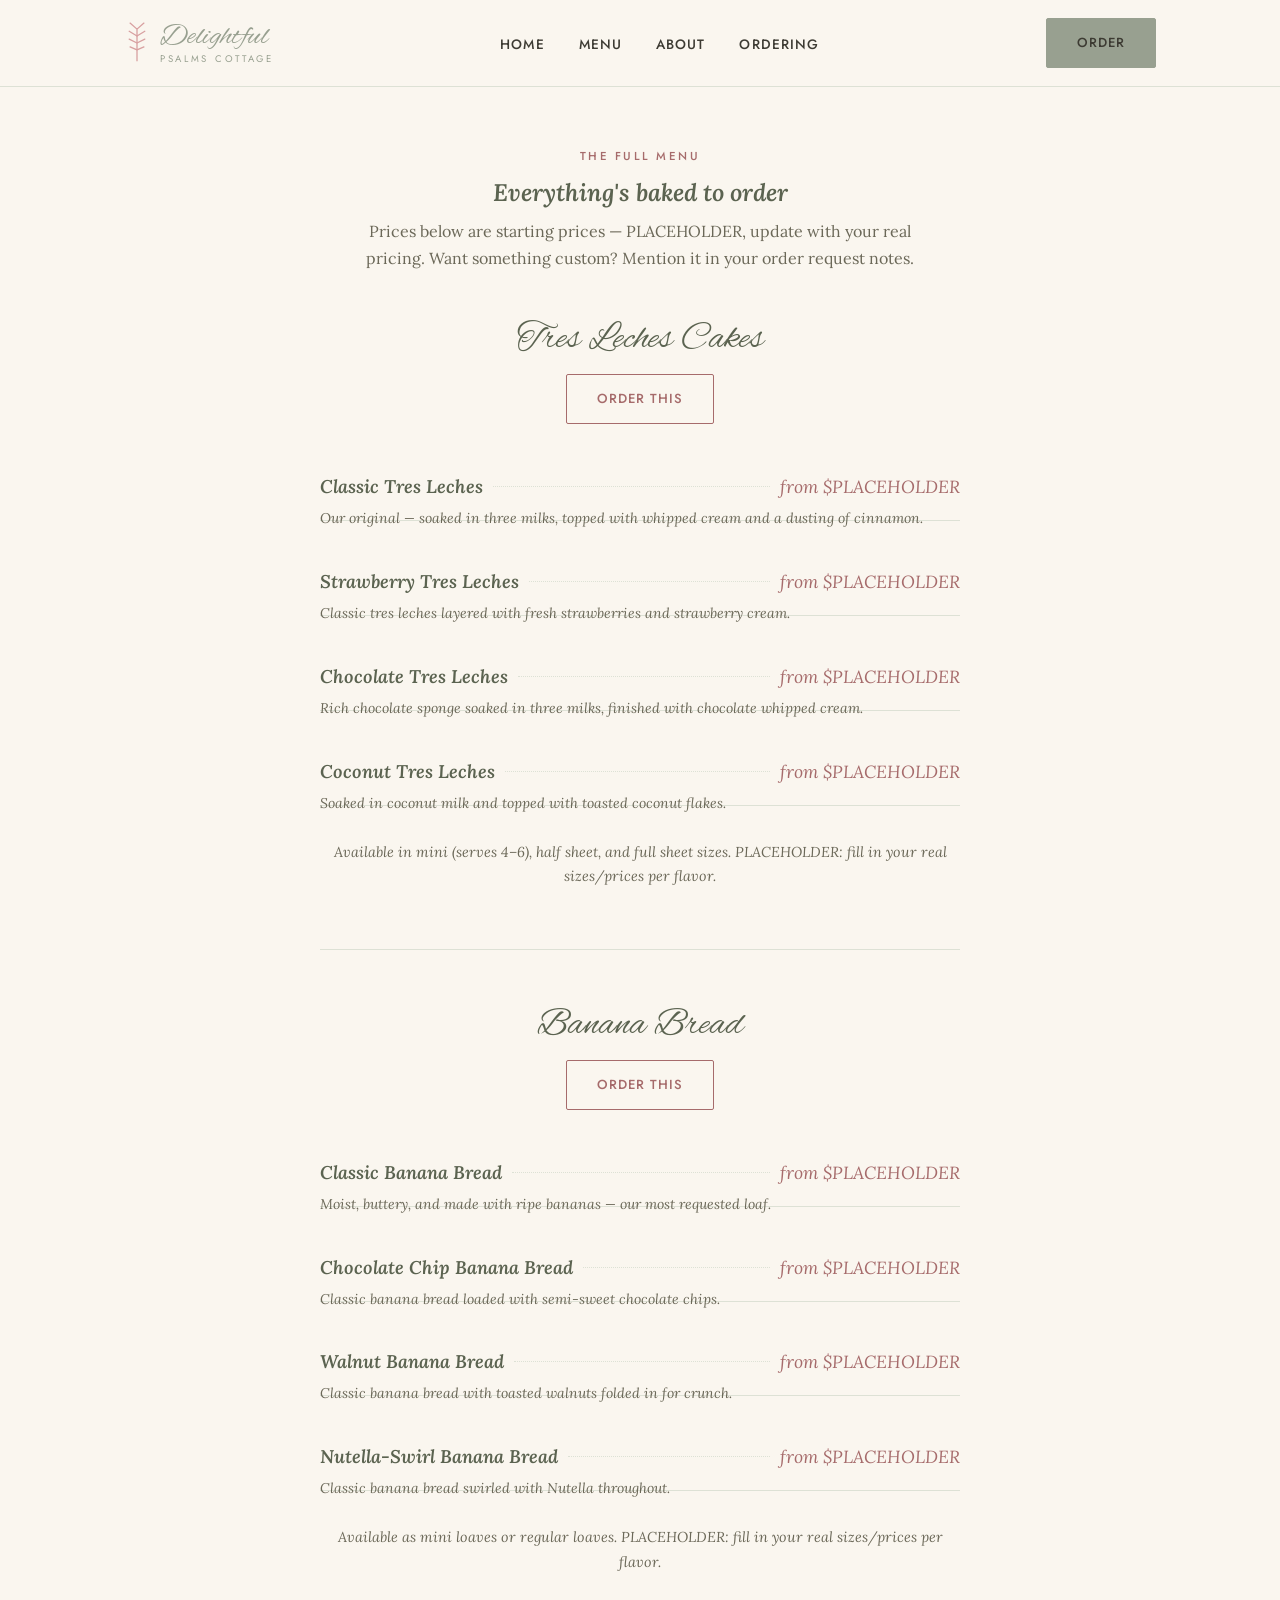
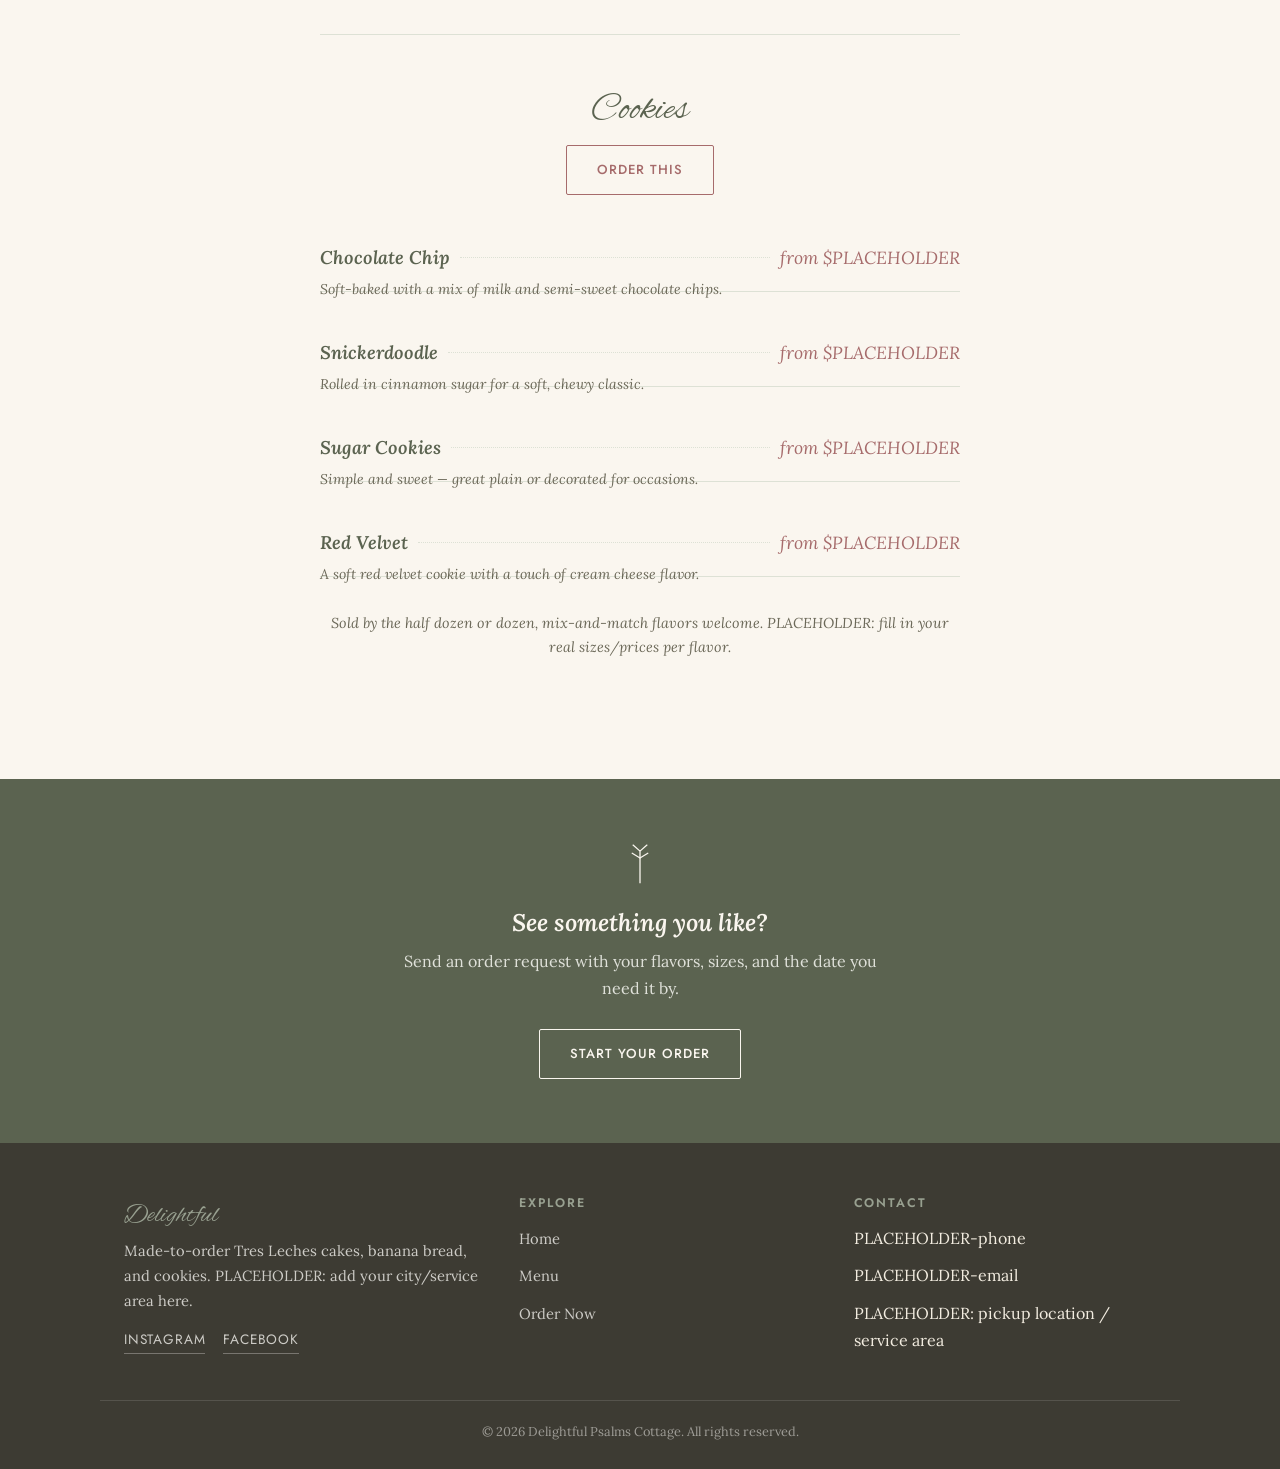
==== commit a0ceaa3e: "Match colors, type, and iconography exactly to the brand board Apply the Delightful Psalms Cottage b" ====
--- a/menu.html
+++ b/menu.html
@@ -8,7 +8,7 @@
 <link rel="canonical" href="https://PLACEHOLDER-your-domain.com/menu.html">
 <link rel="preconnect" href="https://fonts.googleapis.com">
 <link rel="preconnect" href="https://fonts.gstatic.com" crossorigin>
-<link href="https://fonts.googleapis.com/css2?family=Alex+Brush&family=Cormorant+Garamond:ital,wght@0,500;0,600;1,500;1,600&family=Jost:wght@400;500;600&display=swap" rel="stylesheet">
+<link href="https://fonts.googleapis.com/css2?family=Alex+Brush&family=Lora:ital,wght@0,500;0,600;1,500;1,600&family=Jost:wght@400;500;600&display=swap" rel="stylesheet">
 <link rel="stylesheet" href="styles.css">
 </head>
 <body>
@@ -16,7 +16,7 @@
 <header class="site-header">
   <nav class="nav container">
     <a href="index.html" class="logo">
-      <svg class="wheat sage" viewBox="0 0 60 100" fill="none" xmlns="http://www.w3.org/2000/svg" aria-hidden="true">
+      <svg class="wheat" viewBox="0 0 60 100" fill="none" xmlns="http://www.w3.org/2000/svg" aria-hidden="true">
         <line x1="30" y1="18" x2="30" y2="92" stroke="currentColor" stroke-width="3"/>
         <path d="M30 18 L14 4 M30 18 L46 4" stroke="currentColor" stroke-width="3" stroke-linecap="round"/>
         <path d="M30 34 L12 23 M30 34 L48 23" stroke="currentColor" stroke-width="3" stroke-linecap="round"/>
@@ -53,10 +53,10 @@
       <!-- Tres Leches Cakes -->
       <div id="tres-leches" class="menu-section">
         <div class="menu-section-head">
-          <h2>Tres Leches Cakes</h2>
+          <h2 class="script-heading">Tres Leches Cakes</h2>
         </div>
         <div class="menu-section-order">
-          <a href="order.html?item=Tres%20Leches%20Cakes" class="btn btn-rose">Order This</a>
+          <a href="order.html?item=Tres%20Leches%20Cakes" class="btn">Order This</a>
         </div>
         <div class="menu-list">
           <div class="menu-line">
@@ -95,10 +95,10 @@
       <!-- Banana Bread -->
       <div id="banana-bread" class="menu-section">
         <div class="menu-section-head">
-          <h2>Banana Bread</h2>
+          <h2 class="script-heading">Banana Bread</h2>
         </div>
         <div class="menu-section-order">
-          <a href="order.html?item=Banana%20Bread" class="btn btn-rose">Order This</a>
+          <a href="order.html?item=Banana%20Bread" class="btn">Order This</a>
         </div>
         <div class="menu-list">
           <div class="menu-line">
@@ -137,10 +137,10 @@
       <!-- Cookies -->
       <div id="cookies" class="menu-section">
         <div class="menu-section-head">
-          <h2>Cookies</h2>
+          <h2 class="script-heading">Cookies</h2>
         </div>
         <div class="menu-section-order">
-          <a href="order.html?item=Cookies" class="btn btn-rose">Order This</a>
+          <a href="order.html?item=Cookies" class="btn">Order This</a>
         </div>
         <div class="menu-list">
           <div class="menu-line">
@@ -194,7 +194,7 @@
       <span class="word">Delightful</span>
       <p>Made-to-order Tres Leches cakes, banana bread, and cookies. PLACEHOLDER: add your city/service area here.</p>
       <div class="social-row">
-        <a href="https://instagram.com/PLACEHOLDER">Instagram</a>
+        <a href="https://www.instagram.com/delightfulpsalmscottage/">Instagram</a>
         <a href="https://facebook.com/PLACEHOLDER">Facebook</a>
       </div>
     </div>
--- a/styles.css
+++ b/styles.css
@@ -5,14 +5,16 @@
    ============================================ */
 
 :root {
-  --ivory: #fdfcf8;
-  --ivory-deep: #f6f2ea;
-  --sage: #98a382;
-  --sage-deep: #707a5d;
-  --sage-line: #d6dcc9;
-  --rose: #d9a3a8;
-  --rose-deep: #c07d84;
-  --ink: #3e3c33;
+  /* Exact values from the Delightful Psalms Cottage brand board */
+  --sage: #98a090;       /* wordmark, primary buttons, icons */
+  --rose: #d8a0a0;       /* wheat mark, accents, highlights */
+  --sage-deep: #5b6350;  /* headlines, body text on cream */
+  --rose-deep: #a66b6b;  /* labels, prices, call-to-action text */
+  --ivory: #faf6ef;      /* linen cream — backgrounds, never pure white */
+  --ink: #3d3b33;        /* body copy — never pure black */
+
+  --ivory-deep: #f2ece0;
+  --sage-line: #dde1d5;
   --ink-soft: #6b6858;
   --max-width: 1080px;
 }
@@ -27,20 +29,29 @@
 
 body {
   margin: 0;
-  font-family: 'Jost', -apple-system, BlinkMacSystemFont, sans-serif;
+  font-family: 'Lora', Georgia, serif;
   color: var(--ink);
   background: var(--ivory);
   line-height: 1.7;
   font-size: 16px;
 }
 
+/* Default headings: Lora italic — the brand board reserves the Alex Brush
+   script for short (1-3 word) titles only, applied via .script-heading */
 h1, h2, h3, h4 {
-  font-family: 'Cormorant Garamond', Georgia, serif;
+  font-family: 'Lora', Georgia, serif;
   font-weight: 600;
   font-style: italic;
-  line-height: 1.25;
+  line-height: 1.3;
   margin: 0 0 0.4em;
-  color: var(--ink);
+  color: var(--sage-deep);
+}
+
+.script-heading {
+  font-family: 'Alex Brush', cursive;
+  font-style: normal;
+  font-weight: 400;
+  line-height: 1;
 }
 
 p {
@@ -71,15 +82,11 @@
   letter-spacing: 0.22em;
   text-transform: uppercase;
   font-size: 0.72rem;
-  color: var(--sage-deep);
+  color: var(--rose-deep);
   margin-bottom: 0.9em;
 }
 
-.script {
-  font-family: 'Alex Brush', cursive;
-}
-
-/* ---------- Wheat icon ---------- */
+/* ---------- Wheat icon — Rose on light grounds, Cream reversed on dark ---------- */
 
 .wheat {
   color: var(--rose);
@@ -87,8 +94,8 @@
   height: 44px;
 }
 
-.wheat.sage {
-  color: var(--sage);
+.wheat.cream {
+  color: var(--ivory);
 }
 
 .wheat-divider {
@@ -99,6 +106,7 @@
 
 /* ---------- Buttons (flat, bordered — no pills, no shadows) ---------- */
 
+/* Outline buttons carry call-to-action text in Rose Deep, per the brand board */
 .btn {
   display: inline-block;
   padding: 13px 30px;
@@ -107,36 +115,31 @@
   letter-spacing: 0.08em;
   text-transform: uppercase;
   font-size: 0.82rem;
-  border: 1px solid var(--sage-deep);
+  border: 1px solid var(--rose-deep);
   border-radius: 2px;
   cursor: pointer;
   transition: background 0.2s ease, color 0.2s ease;
   text-align: center;
   background: transparent;
-  color: var(--sage-deep);
+  color: var(--rose-deep);
 }
 
 .btn:hover {
+  background: var(--rose-deep);
+  color: var(--ivory);
+}
+
+/* Filled buttons use Sage (the board's "primary buttons" color) with dark
+   ink text for contrast — Sage is too light for reliably legible text */
+.btn-fill {
+  background: var(--sage);
+  border-color: var(--sage);
+  color: var(--ink);
+}
+
+.btn-fill:hover {
   background: var(--sage-deep);
-  color: var(--ivory);
-}
-
-.btn-fill {
-  background: var(--sage-deep);
-  color: var(--ivory);
-}
-
-.btn-fill:hover {
-  background: var(--sage);
-}
-
-.btn-rose {
-  border-color: var(--rose-deep);
-  color: var(--rose-deep);
-}
-
-.btn-rose:hover {
-  background: var(--rose-deep);
+  border-color: var(--sage-deep);
   color: var(--ivory);
 }
 
@@ -175,7 +178,7 @@
 .logo-text .word {
   font-family: 'Alex Brush', cursive;
   font-size: 1.9rem;
-  color: var(--sage-deep);
+  color: var(--sage);
   line-height: 1;
 }
 
@@ -198,6 +201,7 @@
 }
 
 .nav-links a {
+  font-family: 'Jost', sans-serif;
   color: var(--ink);
   font-size: 0.85rem;
   letter-spacing: 0.08em;
@@ -230,8 +234,8 @@
 }
 
 .hero h1 {
-  font-size: clamp(2.1rem, 4.4vw, 3.1rem);
-  max-width: 18ch;
+  font-size: clamp(1.9rem, 4vw, 2.7rem);
+  max-width: 20ch;
   margin: 0 auto 0.5em;
 }
 
@@ -256,10 +260,11 @@
   justify-content: center;
   flex-wrap: wrap;
   margin-top: 36px;
+  font-family: 'Jost', sans-serif;
   font-size: 0.78rem;
   letter-spacing: 0.14em;
   text-transform: uppercase;
-  color: var(--sage-deep);
+  color: var(--rose-deep);
 }
 
 .hero-tags span:not(:last-child)::after {
@@ -268,6 +273,36 @@
   color: var(--rose);
 }
 
+/* ---------- Verse strip ---------- */
+
+.verse-strip {
+  text-align: center;
+  padding: 0 24px 56px;
+}
+
+.verse-strip .wheat-divider {
+  margin-bottom: 22px;
+}
+
+.verse {
+  font-family: 'Lora', serif;
+  font-style: italic;
+  font-size: 1.2rem;
+  color: var(--ink);
+  max-width: 46ch;
+  margin: 0 auto 10px;
+}
+
+.verse-strip cite {
+  display: block;
+  font-family: 'Jost', sans-serif;
+  font-style: normal;
+  font-size: 0.74rem;
+  letter-spacing: 0.14em;
+  text-transform: uppercase;
+  color: var(--rose-deep);
+}
+
 /* ---------- Section shells ---------- */
 
 section {
@@ -315,7 +350,7 @@
 }
 
 .menu-teaser h3 {
-  font-size: 1.35rem;
+  font-size: 1.9rem;
 }
 
 .menu-teaser p {
@@ -323,6 +358,7 @@
 }
 
 .menu-teaser .card-link {
+  font-family: 'Jost', sans-serif;
   font-size: 0.8rem;
   letter-spacing: 0.1em;
   text-transform: uppercase;
@@ -343,7 +379,7 @@
 }
 
 .menu-section-head h2 {
-  font-size: 1.7rem;
+  font-size: 2.4rem;
 }
 
 .menu-section-order {
@@ -386,7 +422,7 @@
 
 .menu-line .price {
   flex: 0 0 auto;
-  font-family: 'Cormorant Garamond', serif;
+  font-family: 'Lora', serif;
   font-style: italic;
   font-size: 1.1rem;
   color: var(--rose-deep);
@@ -421,7 +457,7 @@
 }
 
 .step-number {
-  font-family: 'Cormorant Garamond', serif;
+  font-family: 'Lora', serif;
   font-style: italic;
   font-size: 1.6rem;
   color: var(--rose-deep);
@@ -454,7 +490,7 @@
 }
 
 .cta-band .wheat {
-  color: var(--rose);
+  color: var(--ivory);
   margin: 0 auto 20px;
 }
 
@@ -502,6 +538,7 @@
 
 label {
   display: block;
+  font-family: 'Jost', sans-serif;
   font-size: 0.8rem;
   letter-spacing: 0.08em;
   text-transform: uppercase;
@@ -525,7 +562,7 @@
   border: none;
   border-bottom: 1px solid var(--sage-line);
   border-radius: 0;
-  font-family: 'Jost', sans-serif;
+  font-family: 'Lora', serif;
   font-size: 1rem;
   background: transparent;
   color: var(--ink);
@@ -556,6 +593,7 @@
 }
 
 legend {
+  font-family: 'Jost', sans-serif;
   font-size: 0.8rem;
   letter-spacing: 0.08em;
   text-transform: uppercase;
@@ -648,7 +686,7 @@
 .footer-grid .word {
   font-family: 'Alex Brush', cursive;
   font-size: 1.6rem;
-  color: var(--rose);
+  color: var(--sage);
 }
 
 .footer-grid h4 {
@@ -692,6 +730,7 @@
 }
 
 .social-row a {
+  font-family: 'Jost', sans-serif;
   font-size: 0.85rem;
   letter-spacing: 0.06em;
   text-transform: uppercase;
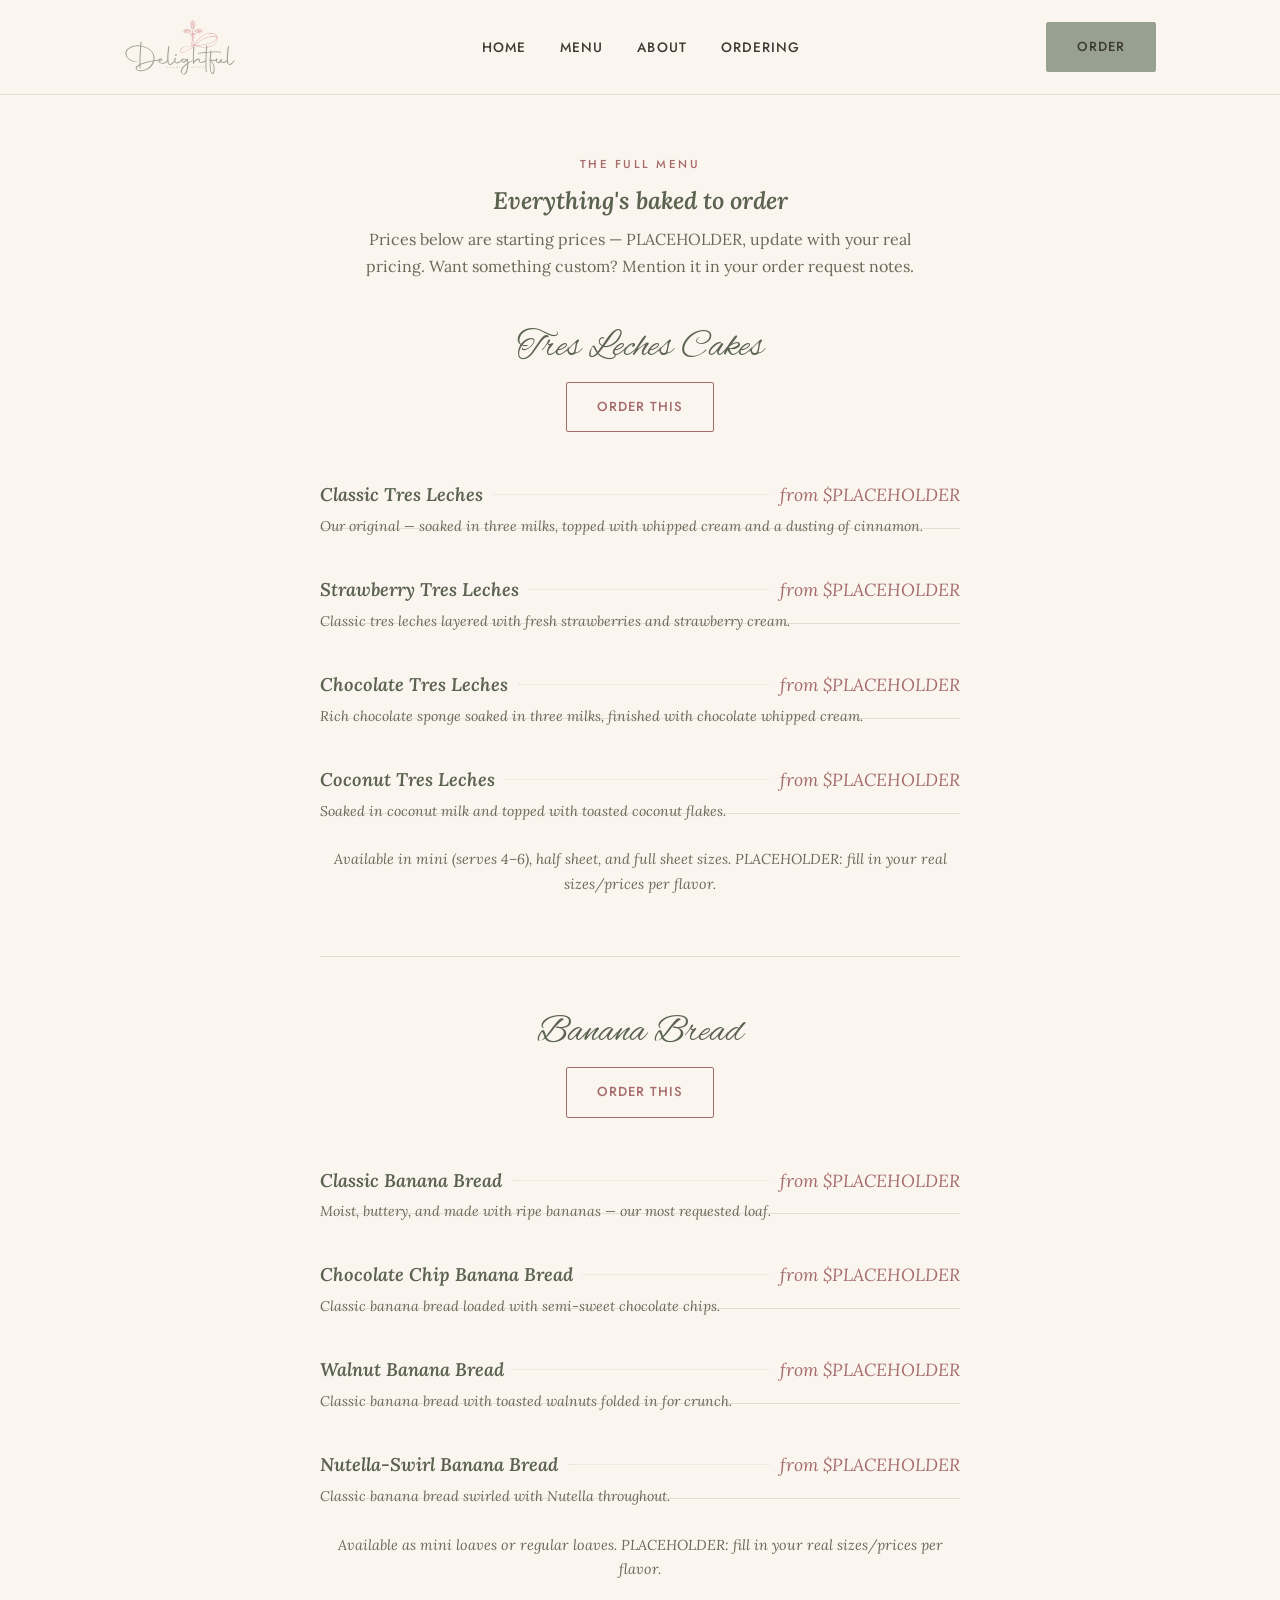
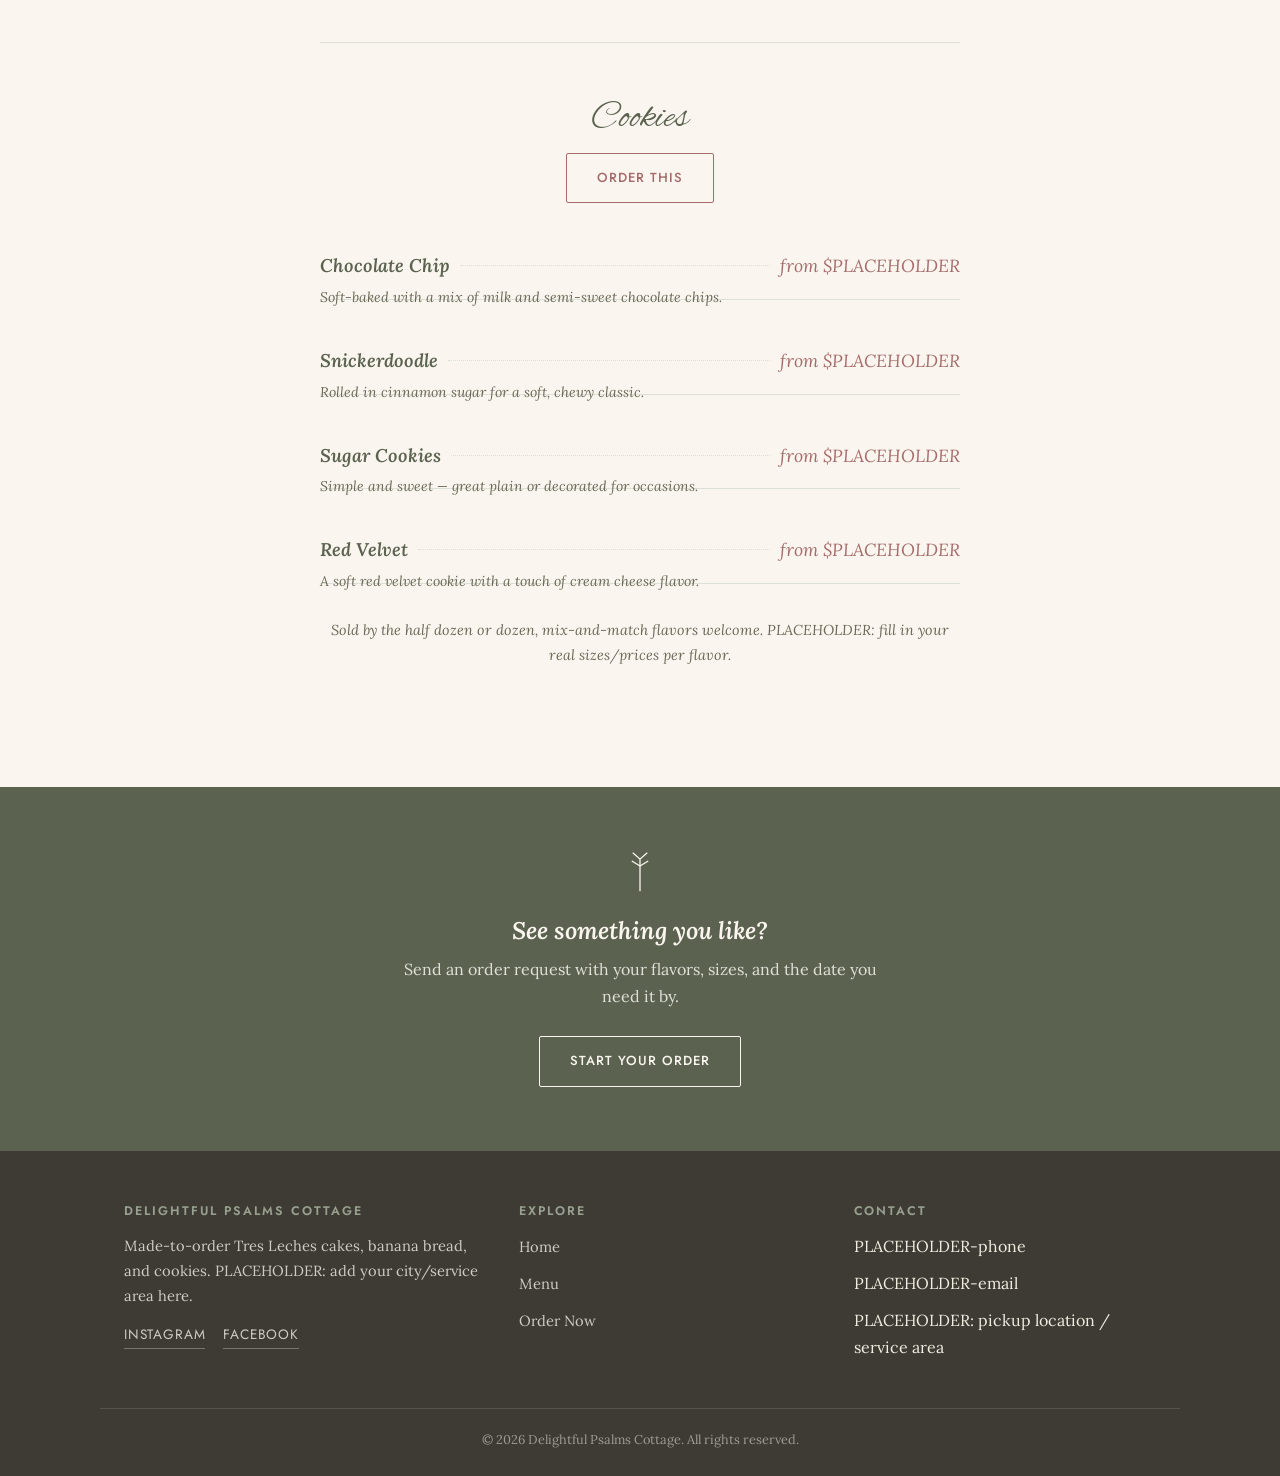
==== commit 38aed09a: "Use the real brand logo instead of a font-based recreation Extract the actual vector logo from the b" ====
--- a/menu.html
+++ b/menu.html
@@ -10,24 +10,15 @@
 <link rel="preconnect" href="https://fonts.gstatic.com" crossorigin>
 <link href="https://fonts.googleapis.com/css2?family=Alex+Brush&family=Lora:ital,wght@0,500;0,600;1,500;1,600&family=Jost:wght@400;500;600&display=swap" rel="stylesheet">
 <link rel="stylesheet" href="styles.css">
+<link rel="icon" type="image/svg+xml" href="favicon.svg">
+<link rel="icon" type="image/png" href="favicon.png">
+<link rel="apple-touch-icon" href="apple-touch-icon.png">
 </head>
 <body>
 
 <header class="site-header">
   <nav class="nav container">
-    <a href="index.html" class="logo">
-      <svg class="wheat" viewBox="0 0 60 100" fill="none" xmlns="http://www.w3.org/2000/svg" aria-hidden="true">
-        <line x1="30" y1="18" x2="30" y2="92" stroke="currentColor" stroke-width="3"/>
-        <path d="M30 18 L14 4 M30 18 L46 4" stroke="currentColor" stroke-width="3" stroke-linecap="round"/>
-        <path d="M30 34 L12 23 M30 34 L48 23" stroke="currentColor" stroke-width="3" stroke-linecap="round"/>
-        <path d="M30 50 L12 41 M30 50 L48 41" stroke="currentColor" stroke-width="3" stroke-linecap="round"/>
-        <path d="M30 66 L14 59 M30 66 L46 59" stroke="currentColor" stroke-width="3" stroke-linecap="round"/>
-      </svg>
-      <span class="logo-text">
-        <span class="word">Delightful</span>
-        <span class="sub">Psalms Cottage</span>
-      </span>
-    </a>
+    <a href="index.html" class="logo"><img src="assets/logo.svg" alt="Delightful Psalms Cottage" class="logo-img"></a>
     <ul class="nav-links">
       <li><a href="index.html">Home</a></li>
       <li><a href="menu.html">Menu</a></li>
@@ -191,7 +182,7 @@
 <footer class="site-footer">
   <div class="container footer-grid">
     <div>
-      <span class="word">Delightful</span>
+      <h4 class="footer-brand">Delightful Psalms Cottage</h4>
       <p>Made-to-order Tres Leches cakes, banana bread, and cookies. PLACEHOLDER: add your city/service area here.</p>
       <div class="social-row">
         <a href="https://www.instagram.com/delightfulpsalmscottage/">Instagram</a>
--- a/styles.css
+++ b/styles.css
@@ -166,29 +166,11 @@
 .logo {
   display: flex;
   align-items: center;
-  gap: 10px;
-}
-
-.logo-text {
-  display: flex;
-  flex-direction: column;
-  line-height: 1;
-}
-
-.logo-text .word {
-  font-family: 'Alex Brush', cursive;
-  font-size: 1.9rem;
-  color: var(--sage);
-  line-height: 1;
-}
-
-.logo-text .sub {
-  font-family: 'Jost', sans-serif;
-  font-size: 0.6rem;
-  letter-spacing: 0.28em;
-  text-transform: uppercase;
-  color: var(--sage);
-  margin-top: 2px;
+}
+
+.logo-img {
+  height: 58px;
+  width: auto;
 }
 
 .nav-links {
@@ -683,10 +665,15 @@
   margin-bottom: 36px;
 }
 
-.footer-grid .word {
-  font-family: 'Alex Brush', cursive;
-  font-size: 1.6rem;
-  color: var(--sage);
+.footer-brand {
+  font-family: 'Jost', sans-serif;
+  font-style: normal;
+  font-size: 0.95rem;
+  font-weight: 600;
+  letter-spacing: 0.1em;
+  text-transform: uppercase;
+  color: var(--ivory);
+  margin-bottom: 12px;
 }
 
 .footer-grid h4 {
